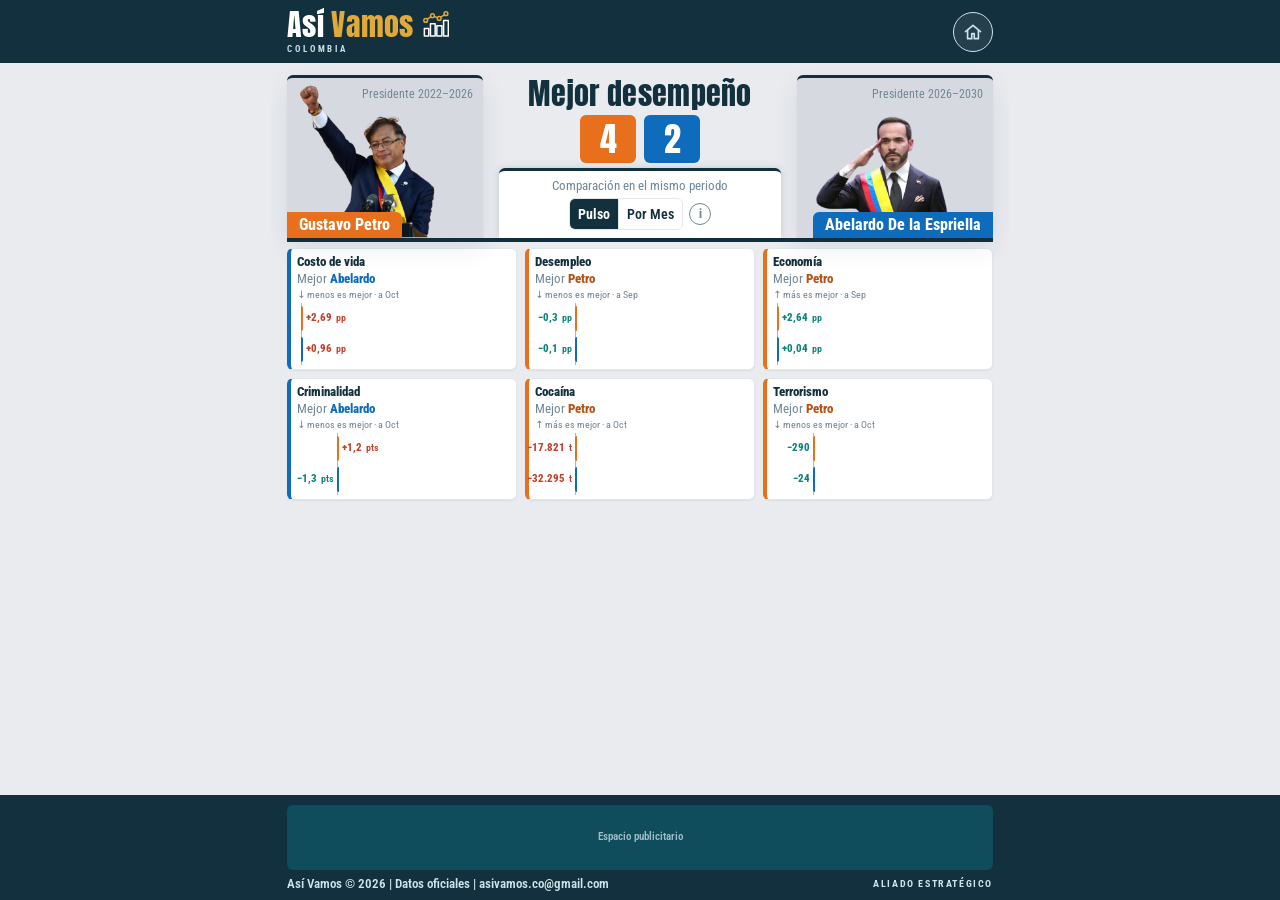
==== pulso/index.html @ 336f6e35 "ajustes varios 4" ====
<!DOCTYPE html>
<html lang="es">
<head>
<meta charset="utf-8">
<meta name="viewport" content="width=device-width, initial-scale=1, viewport-fit=cover">
<title>Mejor desempeño | Así Vamos</title>
<link rel="icon" href="../assets/img/asi-vamos-icono.svg" type="image/svg+xml">
<link rel="preconnect" href="https://fonts.googleapis.com">
<link rel="preconnect" href="https://fonts.gstatic.com" crossorigin>
<link href="https://fonts.googleapis.com/css2?family=Anton&family=Montserrat:wght@700;800&family=Roboto+Condensed:wght@400;500;700;800&display=swap" rel="stylesheet">
<link rel="stylesheet" href="../assets/css/shell.css?v=1">
<style>
:root{--bg:#e9ebef;--card:#fff;--ink:#12303d;--mute:#6f8695;--line:#e1e7ea;--acc:#0f6b7a;
  --ok-t:#0b8577;--mal-t:#c4412b;--cA:#0F6CBD;--cP:#E86F1C;--cPt:#B85214;--tA:#E2F0F7;--tP:#FBECE3;
  --r:6px;--sh:0 1px 2px rgba(18,48,61,.06),0 10px 26px rgba(18,48,61,.09);
  box-sizing:border-box;padding-top:env(safe-area-inset-top,0px);padding-bottom:env(safe-area-inset-bottom,0px);background:#12303d}
*{box-sizing:border-box}
html,body{margin:0;height:100%}
body{background:var(--bg);color:var(--ink);font:400 15px/1.35 "Roboto Condensed",system-ui,sans-serif;display:flex;flex-direction:column}
button{font:inherit;color:inherit}
:focus-visible{outline:2px solid var(--acc);outline-offset:2px}


main{flex:1 1 auto;min-height:0;overflow:auto;width:100%;max-width:calc(var(--col) + 32px);margin:0 auto;padding:12px 16px;
  display:grid;grid-template-columns:minmax(140px,196px) minmax(0,1fr) minmax(140px,196px);grid-template-rows:auto 1fr;grid-template-areas:"a t p" "c c c";gap:12px 16px;align-items:stretch}
.card{background:var(--card);border-radius:var(--r);box-shadow:var(--sh);border-top:3px solid #12303d}

.pers.p{grid-area:a}.pers.a{grid-area:p}.tcol{grid-area:t;align-self:center;display:flex;flex-direction:column;gap:8px;min-width:0}
.ptl{display:flex;flex-direction:column;align-items:center;justify-content:center;gap:3px;text-align:center}
.ptl h1{margin:0;font:400 26px/1 Anton,Impact,sans-serif;letter-spacing:.01em}
.ptl span{font-size:14px;color:var(--mute)}.mid{grid-area:c}
.vs{display:none}
.sc{font-weight:inherit;margin-left:10px}
.vs .sc{display:block;margin:6px 0 0;text-align:center}
.ptl .sc{display:flex;align-items:center;justify-content:center;gap:6px;margin:3px 0 0}
.ptl .sc .d{display:none}
.ptl .sc .n{display:grid;place-items:center;min-width:46px;height:38px;padding:0 10px;border-radius:var(--r);color:#fff;font:400 26px/1 Anton,Impact,sans-serif}
.ptl .sc .n.p{background:var(--cP)}.ptl .sc .n.a{background:var(--cA)}
.tgt{display:block;grid-column:1/-1;font-weight:800;font-size:14px;line-height:1.1;padding:0 2px 1px}
.tg.tp .tgt{color:var(--cPt)}.tg.ta .tgt{color:var(--cA);text-align:right}
.pers{display:flex;flex-direction:column;align-items:center;text-align:center;align-self:center;min-width:0;border-radius:var(--r);box-shadow:var(--sh);border-top:3px solid #12303d;overflow:hidden;overflow:clip;padding-bottom:0}
.pers.a{--tint:#d6dae0}.pers.p{--tint:#d6dae0}.pers{background:var(--tint)}
.foto{width:100%;aspect-ratio:600/490;position:relative;background:transparent}
.foto img{position:absolute;top:0;right:0;bottom:0;left:0;width:100%;height:100%;object-fit:contain;object-position:center bottom}
.pid{position:absolute;top:10px;right:10px;z-index:2;max-width:48%;text-align:right}
.pid.nw{max-width:none;white-space:nowrap}
.pnom{font-size:17px;font-weight:800;line-height:1.05}
.pper{font-size:12px;color:var(--mute);margin-top:4px;line-height:1.15}

.mid{display:flex;flex-direction:column;padding:12px 14px;gap:10px}
.tabs{display:grid;grid-template-columns:1fr auto 1fr;grid-auto-flow:row dense;align-items:start;gap:6px;align-self:center;min-height:0}
.tg{display:contents}
.tabs button[data-v=p]{grid-column:1}.tabs button[data-v=e]{grid-column:2}.tabs button[data-v=a]{grid-column:3}
.tabs button{display:flex;align-items:center;justify-content:center;gap:5px;border:1px solid var(--line);background:#fff;border-radius:var(--r);padding:7px 6px;cursor:pointer;font-weight:500;font-size:14px;white-space:nowrap}
.tabs button[aria-selected=true]{font-weight:700;background:#eef2f4;color:var(--ink);border-color:#a9bac4}
.tabs button{border-left-width:5px}.tabs button[data-v=e]{border-left-color:#a9bac4}
.tabs button[data-v=a]{background:#fff;border-color:var(--cA)}.tabs button[data-v=p]{background:#fff;border-color:var(--cP)}
.tabs button[data-v=a]{border-left-width:1px;border-right-width:5px}
.tabs button[data-v=a][aria-selected=true]{background:var(--tA);color:var(--ink);border-color:var(--cA)}.tabs button[data-v=p][aria-selected=true]{background:var(--tP);color:var(--ink);border-color:var(--cP)}
.head{display:flex;align-items:center;justify-content:space-between;gap:6px 12px}
.head h3{margin:0;font-size:22px;font-weight:800;line-height:1.1}
.head .src{font-size:13px;color:var(--mute)}
.hr{display:flex;align-items:center;gap:8px}
.win{display:inline-flex;flex-direction:column;border-radius:var(--r);padding:5px 12px;font-weight:800;font-size:17px;line-height:1.1;color:#fff}
.win small{font-weight:500;font-size:11px;opacity:.9}
.win.a{background:var(--cA)}.win.p{background:var(--cP)}.win.e{background:#6f8695}
.info{width:26px;height:26px;flex:none;border-radius:50%;border:1.5px solid var(--mute);background:#fff;color:var(--mute);font-weight:800;cursor:pointer}
#chart{flex:1 1 0;min-height:130px;position:relative}
#chart svg{position:absolute;top:0;right:0;bottom:0;left:0;width:100%;height:100%;display:block}
.tmenu{display:none;position:relative}
.tbtn{display:inline-flex;align-items:center;gap:5px;height:26px;padding:0 9px;border:1.5px solid var(--mute);border-radius:var(--r);background:#fff;color:var(--ink);font-weight:700;font-size:13px;cursor:pointer;white-space:nowrap}
.tbtn svg{width:10px;height:10px;transition:transform .15s}
.tbtn[aria-expanded=true]{background:#12303d;border-color:#12303d;color:#fff}.tbtn[aria-expanded=true] svg{transform:rotate(180deg)}
.tlist{position:absolute;right:0;top:calc(100% + 4px);z-index:20;min-width:130px;display:none;flex-direction:column;background:#fff;border:1px solid var(--line);border-radius:var(--r);box-shadow:var(--sh);overflow:hidden}
.tlist.open{display:flex}
.tlist button{border:0;background:#fff;padding:9px 12px;text-align:left;font-weight:500;font-size:14px;cursor:pointer;white-space:nowrap}
.tlist button+button{border-top:1px solid var(--line)}
.tlist button[aria-pressed=true]{background:#12303d;color:#fff;font-weight:700}
.foot{display:flex;flex-wrap:wrap;align-items:center;justify-content:space-between;gap:6px 12px}
.seg{display:inline-flex;border:1px solid var(--line);border-radius:var(--r);overflow:hidden}
.seg button{border:0;background:#fff;padding:6px 11px;cursor:pointer;font-weight:500;white-space:nowrap}
.seg button[aria-pressed=true]{background:#12303d;color:#fff}
.stats{display:flex;flex-wrap:wrap;gap:4px 14px;font-size:14px}
.stats b{font-weight:800}
.dot{display:inline-block;width:10px;height:10px;border-radius:3px;margin-right:5px;vertical-align:-1px}
.ok{color:var(--ok-t)}.mal{color:var(--mal-t)}.neu{color:var(--mute)}
#tabla{flex:1 0 auto;display:none;flex-direction:column;justify-content:center;gap:10px}
.vt #tabla{display:flex}
.vt #chart,.vt .foot,.vt .win,.vt .tmenu,.vt .bk{display:none}
.bk{display:inline-flex;align-items:center;height:26px;padding:0 9px;border:1.5px solid var(--mute);border-radius:var(--r);background:#fff;color:var(--ink);font-weight:700;font-size:13px;cursor:pointer;white-space:nowrap}
.tb{display:flex;flex-direction:column;gap:2px}
.r{display:grid;grid-template-columns:minmax(0,1.7fr) repeat(3,minmax(0,1fr));gap:6px 8px;align-items:center;padding:0 6px;border-radius:2px}
.r.z{background:#eceff1}
.tb .th{font-size:13px;font-weight:700;color:var(--mute);text-align:center}
.tb .ln{height:1px;background:var(--line)}
.tt{display:flex;align-items:center;justify-content:space-between;gap:6px;min-height:38px;padding:6px 10px;border:1px solid var(--line);border-left:5px solid #12303d;border-radius:var(--r);background:#fff;font-weight:700;font-size:15px;text-align:left;cursor:pointer}
.tt:hover{background:#eef2f4}.tt i{font-style:normal;color:var(--mute)}
.sq{justify-self:center;width:min(100%,38px);aspect-ratio:1;border-radius:6px;display:grid;place-items:center;color:#fff;font:800 17px/1 Montserrat,sans-serif}
.sq.p{background:var(--cP)}.sq.a{background:var(--cA)}.sq.e{background:#a9bac4}
.mk{text-align:center;font:400 24px/1 Anton,Impact,sans-serif;color:var(--ink)}
.lg{display:flex;flex-wrap:wrap;justify-content:center;gap:4px 14px;font-size:13px;color:var(--mute)}
.lg b{display:inline-grid;place-items:center;width:16px;height:16px;border-radius:4px;margin-right:5px;color:#fff;font:800 10px/1 Montserrat,sans-serif;vertical-align:-3px}
dialog{max-width:520px;border:0;border-radius:var(--r);box-shadow:var(--sh);padding:16px 18px;color:#3f5563}
dialog::backdrop{background:rgba(18,48,61,.45)}
dialog h4{margin:0 0 8px;font-size:18px;color:var(--ink)}
dialog ul{margin:0 0 12px;padding-left:18px;display:grid;gap:5px;font-size:14px}
dialog strong{color:var(--ink)}
dialog button{border:0;background:#12303d;color:#fff;border-radius:var(--r);padding:7px 14px;cursor:pointer}

@media(min-width:761px){.foto{aspect-ratio:600/553}.foto img{object-fit:contain;object-position:center bottom}}
@media(max-width:760px){
  .ttl h1{font-size:22px}.ttl span{display:none}
  main{grid-template-columns:1fr 1fr;grid-template-rows:auto auto 1fr;grid-template-areas:"a p" "t t" "c c";padding:8px 10px;gap:8px}
  .mid{padding:8px 10px}
  .pers{align-self:stretch}
  .pid{top:6px;right:6px;max-width:50%}.pid.nw{max-width:none}
  .pnom{font-size:12.5px}.pper{font-size:10px;margin-top:3px}
    .head h3{font-size:18px}.head .src{display:none}
  .win{font-size:14px;padding:4px 9px}
  .tabs button{padding:7px 4px;font-size:13px}
  #chart{min-height:130px}
}
@media(orientation:landscape){
  .tabs{display:flex;align-self:stretch;width:100%;justify-content:space-between;align-items:flex-start;gap:10px}
  .tg{display:grid;grid-template-columns:repeat(2,minmax(0,1fr));gap:6px;align-content:start;flex:0 1 calc(50% - 5px)}
  .tg:empty{display:none}
  .tg.ta{margin-left:auto}
  .tcol{align-self:start}
  .tg.te{display:flex;flex-direction:column;flex:none}
  .tabs button{grid-column:auto!important;padding:7px 4px;font-size:13px}
}
@media(orientation:portrait){
  .foto{aspect-ratio:600/490}.foto img{object-fit:contain;object-position:center bottom}
  .pw{display:none}
  .tmenu{display:block}.seg{display:none}
  .tabs{display:flex;flex-wrap:wrap;justify-content:space-between;align-items:flex-start;align-self:stretch;width:100%;gap:6px;container-type:inline-size}
  .tg{display:grid;grid-template-columns:30cqw;gap:6px;align-content:start}
  .tg.c2{grid-template-columns:repeat(2,30cqw)}
  .tg:empty{grid-template-columns:none}
  .tg.tp{order:1}.tg.ta{order:2}
  .tgt{font-size:13px;white-space:nowrap}
  .tg.te{order:3;flex:1 0 100%;display:flex;flex-wrap:wrap;justify-content:center;gap:6px}.tg.te:empty{display:none}
  .tg button{grid-column:auto!important;font-size:13px;padding:7px 4px}
  .tg.te button{flex:0 0 30cqw}
  .head{flex-wrap:wrap}.head>div:first-child{min-width:0}
  main{grid-template-rows:none;align-content:start}
  #chart{flex:none;height:min(40vh,85vw);height:min(40dvh,85vw);min-height:150px}
}
@media(orientation:portrait) and (max-width:760px){
  main{column-gap:32px}
  .ptl{display:none}
  .vs{display:block;grid-column:1/-1;grid-row:1;place-self:center;z-index:3;pointer-events:none;
    background:#12303d;color:#fff;
    font:400 17px/1 Anton,Impact,sans-serif;letter-spacing:.04em;
    padding:6px 10px;border-radius:var(--r);border:2px solid var(--bg);box-shadow:var(--sh)}
  #chart{height:min(22vh,50vw);height:min(22dvh,50vw);min-height:115px}
}

/* ===== Mejor desempeño: lista por presidente, junto a su card ===== */
.mdt{margin:0;text-align:center;font:800 16px/1.1 "Roboto Condensed",system-ui,sans-serif;color:var(--ink);letter-spacing:.02em}
.mdt::after{content:"";display:block;width:34px;height:3px;margin:5px auto 0;border-radius:2px;background:#12303d}
.tcol .tabs{display:grid;grid-template-columns:minmax(0,1fr) minmax(0,1fr);grid-auto-flow:row;gap:6px 8px;align-items:start;align-self:stretch;width:100%;container-type:normal}
.tcol .tg{display:flex;flex-direction:column;gap:6px;min-width:0;flex:none;margin:0;grid-template-columns:none}
.tcol .tg.tp{grid-column:1;grid-row:1;order:1}
.tcol .tg.ta{grid-column:2;grid-row:1;order:2}
.tcol .tg.c2{display:grid;grid-template-columns:repeat(2,minmax(0,1fr))}
.tcol .tg.te{grid-column:1/-1;grid-row:2;order:3;flex-direction:row;flex-wrap:wrap;justify-content:center;align-items:center}
.tcol .tg.te:empty{display:none}
.tcol .tg.te .tgt{flex:0 0 100%;text-align:center;font-size:12px;color:var(--mute)}
.tcol .tg button{grid-column:auto!important;width:100%;min-width:0;padding:7px 6px;font-size:13px;line-height:1.1;white-space:normal;text-align:center}
.tcol .tg.te button{width:auto;flex:0 0 calc(50% - 4px)}
@media(max-width:760px){
  .tcol .tg.c2{display:flex}
  .tcol .tabs{column-gap:8px}
}
@media(orientation:portrait) and (max-width:760px){
  /* mismas columnas y separación que las cards de arriba: cada lista queda justo debajo de su presidente */
  .tcol .tabs{column-gap:32px}
  .tcol{gap:10px}
  .tcol .tg button{min-height:34px}
}
/* ===== Tabla: que se pinte bien en vertical ===== */
@media(max-width:480px){
  .mid{padding:10px 8px}
  .r{grid-template-columns:minmax(0,1.45fr) repeat(3,minmax(0,1fr));gap:6px}
  .tt{min-height:36px;padding:5px 6px 5px 8px;font-size:13.5px;line-height:1.1;border-left-width:4px;gap:2px}
  .tb .th{font-size:12px}
  .sq{width:min(100%,34px);font-size:15px}
  .mk{font-size:21px}
  .lg{font-size:12px;gap:4px 10px}
  .head h3{font-size:17px}
}

/* ===== Lista simple (sin cards), una sola columna por presidente ===== */
.tcol .tabs .tg.c2{display:flex;flex-direction:column}
.tcol .tabs .tg{gap:2px}
.tcol .tabs .tg button[data-v]{width:100%;min-height:0;padding:4px 2px;border:0;border-radius:0;background:transparent;box-shadow:none;
  justify-content:flex-start;text-align:left;gap:7px;font-size:14px;font-weight:500;line-height:1.15;white-space:normal;color:var(--ink)}
.tcol .tabs .tg button[data-v]::before{content:"";flex:none;width:8px;height:8px;border-radius:2px;background:var(--cP)}
.tcol .tabs .tg.ta button[data-v]::before{background:var(--cA)}
.tcol .tabs .tg.te button[data-v]::before{background:#a9bac4}
.tcol .tabs .tg button[data-v]:hover{text-decoration:underline}
.tcol .tabs .tg button[data-v][aria-selected=true]{background:transparent;border:0;font-weight:800;text-decoration:underline}
.tcol .tabs .tg.te button[data-v]{width:auto;flex:0 0 auto}
@media(orientation:portrait) and (max-width:760px){.tcol .tg button{min-height:0}}

/* ===== Tabla: temas sin card, cuadros claros con letra oscura, marcador bajo cada mes ===== */
.tt{border:0;border-radius:0;background:transparent;box-shadow:none;padding:6px 2px;min-height:34px;font-weight:600}
.tt:hover{background:transparent;text-decoration:underline}
.sq.p{background:transparent;color:#B85214}
.sq.a{background:transparent;color:#145071}
.sq.e{background:transparent;color:#5b7381}
.lg b.p{background:transparent;color:#B85214}.lg b.a{background:transparent;color:#145071}.lg b.e{background:transparent;color:#5b7381}
.tb .th{align-self:end}
@media(max-width:480px){.tt{padding:5px 2px;border-left-width:0}}

/* Vista tabla: sin título ni fuente, solo el botón de info */
.vt .head>div:first-child{display:none}
.vt .head{justify-content:flex-end;margin-bottom:-6px}

/* Lista de Abelardo pegada al borde derecho, contra su card */
.tcol .tabs .tg.ta button[data-v]{flex-direction:row-reverse;justify-content:flex-start;text-align:right}

/* ===== Filas con gris intercalado ===== */
@media(max-width:480px){.r{grid-template-columns:minmax(0,1.45fr) repeat(3,minmax(0,1fr));gap:6px 5px}.mk{font-size:19px}.tt{font-size:13px}}

/* Botón i junto al título "Marcador" (a su izquierda) */
.vt .head{display:none}
.mkl{display:flex;align-items:center;justify-content:flex-start;gap:6px;text-align:left}
.info-t{width:22px;height:22px;font-size:12px;line-height:1;padding:0;display:grid;place-items:center}
@media(max-width:480px){.mkl{gap:4px;font-size:12px}.info-t{width:20px;height:20px;font-size:11px}}

/* ===== Tabla compacta (evitar scroll) ===== */
.mid{padding:8px 10px;gap:6px}
#tabla{gap:6px}
.r{gap:3px 5px}
.tt{min-height:28px;padding:2px 2px;font-size:14px}
.sq{width:min(100%,29px);font-size:14px;border-radius:5px}
.tb .th{font-size:12px}
.mk{font-size:20px}
.tb .ln{margin:1px 0}
.lg{font-size:11.5px;gap:2px 10px}.lg b{width:14px;height:14px;font-size:9px}
@media(max-width:480px){.mid{padding:6px 8px}.tt{font-size:13px;min-height:28px}.sq{width:min(100%,28px)}.mk{font-size:18px}}

@media(max-height:780px){
  main{padding-top:8px;padding-bottom:8px;row-gap:8px}
  .mid{padding:6px 10px;gap:4px}#tabla{gap:4px}
  .r{gap:2px 5px}
  .tt{min-height:24px;padding:1px 2px}
  .sq{width:min(100%,25px);font-size:13px}
  .tb .th{font-size:11px}.mk{font-size:17px;line-height:1.05}
  .lg{font-size:11px}
}

/* Tabla pegada arriba: sin espacio sobrante entre el borde de la card y los encabezados */
.vt #tabla{justify-content:flex-start}
main.vt .mid{align-self:start;padding-top:4px}
@media(min-width:761px){.pid.nw .pnom{font-size:15.5px}}

/* Listas de mejor desempeño compactas */
.mdt{font-size:15px}.mdt::after{margin-top:4px}
.tcol .tabs .tg{gap:0}
.tcol .tabs .tg button[data-v]{padding:2px 2px;font-size:13.5px;line-height:1.15}
@media(orientation:portrait) and (max-width:760px){.tcol{gap:6px}.tcol .tabs{margin-bottom:0}}

/* ===== Tabla 3 x 2 (todos los modos): botón gris claro con franja inferior del color del ganador ===== */
.tcol .tabs{display:grid;grid-template-columns:repeat(3,minmax(0,1fr));grid-auto-flow:row;gap:8px;column-gap:8px;align-items:stretch}
.tcol .tabs .tg,.tcol .tabs .tg.c2,.tcol .tabs .tg.c3,.tcol .tabs .tg.te{display:contents}
.tcol .tabs .tg .tgt{display:none}
.tcol .tabs .tg button[data-v],.tcol .tabs .tg.ta button[data-v],.tcol .tabs .tg.te button[data-v],.tcol .tabs .tg.c3 button[data-v]{
  --k:#6f8695;
  position:relative;overflow:hidden;width:100%;min-height:56px;padding:10px 6px 0;border:1px solid #c3cad0;border-radius:2px;
  background:linear-gradient(180deg,#f7f8f9 0%,#e3e6e9 100%);
  flex-direction:column;justify-content:space-between;align-items:center;gap:0;text-align:center;
  font:800 11px/1.15 "Roboto Condensed",system-ui,sans-serif;letter-spacing:.05em;text-transform:uppercase;color:#3b4852;text-shadow:0 1px 0 #fff;text-decoration:none;cursor:pointer;
  box-shadow:inset 0 1px 0 #fff,0 1px 2px rgba(18,48,61,.18),0 4px 10px rgba(18,48,61,.08);
  transition:filter .12s,transform .12s}
.tcol .tabs .tg button[role=tab][data-v=p]{--k:var(--cP)}
.tcol .tabs .tg button[role=tab][data-v=a]{--k:var(--cA)}
.tcol .tabs .tg button[role=tab][data-v=e]{--k:#6f8695}
.tcol .tabs .tg button[data-v]::before{display:none}
.tcol .tabs .tg button[data-v]::after{content:"Empate";display:block;align-self:stretch;margin:9px -6px 0;padding:5px 4px 4px;background:var(--k);
  box-shadow:inset 0 1px 0 rgba(0,0,0,.18);color:#fff;text-shadow:0 1px 0 rgba(0,0,0,.28);font:700 9px/1 "Roboto Condensed",system-ui,sans-serif;letter-spacing:.07em;text-transform:uppercase}
.tcol .tabs .tg button[data-v=p]::after{content:"Petro"}
.tcol .tabs .tg button[data-v=a]::after{content:"Abelardo"}
.tcol .tabs .tg button[data-v]:hover{filter:brightness(1.03);transform:translateY(-1px);text-decoration:none}
.tcol .tabs .tg button[data-v][aria-selected=true]{border-color:var(--ink);background:linear-gradient(180deg,#e3e6e9 0%,#f1f3f4 100%);box-shadow:inset 0 2px 3px rgba(18,48,61,.18);text-decoration:none;font-weight:800}
@media(max-width:480px){.tcol .tabs{gap:6px}.tcol .tabs .tg button[data-v],.tcol .tabs .tg.ta button[data-v],.tcol .tabs .tg.te button[data-v],.tcol .tabs .tg.c3 button[data-v]{font-size:10px;letter-spacing:.02em;padding:8px 3px 0;min-height:48px}.tcol .tabs .tg button[data-v]::after{margin:7px -3px 0;font-size:8.5px}}
@media(orientation:landscape){.tcol .tabs{grid-template-columns:repeat(2,minmax(0,1fr));gap:6px 8px}
.tcol .tabs .tg button[data-v],.tcol .tabs .tg.ta button[data-v],.tcol .tabs .tg.te button[data-v],.tcol .tabs .tg.c3 button[data-v]{min-height:42px;padding:7px 6px 0}
.tcol .tabs .tg button[data-v]::after{margin-top:6px;padding:4px 4px 3px}}
/* Tabla de meses: nombre completo en lugar de P / A */
.sq{width:100%;aspect-ratio:auto;border-radius:0;font:800 13px/1.1 "Roboto Condensed",system-ui,sans-serif;letter-spacing:.01em;text-align:center}
@media(max-width:480px){.sq{font-size:11.5px}}
@media(max-width:360px){.sq{font-size:10.5px}}

/* ===== Pestañas de vista (Barras / Tabla / Serie) y gráficas de barras por tema ===== */
.vtabs{display:flex;align-items:center;gap:8px}
.vtabs .sg{display:flex;flex:none;margin-left:auto;border:1px solid var(--line);border-radius:var(--r);overflow:hidden}
.vtabs .sg button{flex:none;border:0;background:#fff;padding:7px 10px;cursor:pointer;font-weight:600;font-size:14px;white-space:nowrap}
.vtabs .sg button+button{border-left:1px solid var(--line)}
.vtabs .sg button[aria-selected=true]{background:#12303d;color:#fff;font-weight:700}
.vtabs .info{display:none}.vb .vtabs .info,.vt .vtabs .info{display:grid}
main.vb .mid{align-self:start}
#barras{display:none}
.vb #barras{display:flex;flex-direction:column;gap:8px}
.vb .head,.vb #tabla,.vb #chart,.vb .foot{display:none}
.bcap{display:none;flex:1;min-width:0;margin:0;text-align:left;font-size:12.5px;line-height:1.2;color:var(--mute)}
.vb .vtabs .bcap,.vt .vtabs .bcap{display:block}
.bgrid{display:grid;grid-template-columns:repeat(3,minmax(0,1fr));gap:8px}
.bc{display:flex;flex-direction:column;gap:2px;min-width:0;padding:6px 6px 7px;border:1px solid var(--line);border-left:4px solid var(--w,#a9bac4);border-radius:var(--r);background:#fff;cursor:pointer;text-align:center;box-shadow:0 1px 2px rgba(18,48,61,.06)}
.bc:hover{box-shadow:var(--sh)}
.bt{font-weight:800;font-size:13px;line-height:1.15;white-space:nowrap;overflow:hidden;text-overflow:ellipsis}
.bh{font-size:10px;line-height:1.1;color:var(--mute);white-space:nowrap}
.bp{position:relative;height:104px;margin-top:2px}
.bi{position:absolute;top:16px;bottom:16px;left:0;right:0}
.bz{position:absolute;left:0;right:0;height:1px;background:#a9bac4}
.bb{position:absolute;width:34%;min-height:2px;border-radius:2px 2px 0 0}
.bb.neg{border-radius:0 0 2px 2px}
.bb.p{left:11%;background:var(--cP)}.bb.a{left:55%;background:var(--cA)}
.bv{position:absolute;left:50%;transform:translateX(-50%);white-space:nowrap;font-weight:800;font-size:11px;line-height:1.1}
.bb:not(.neg) .bv{bottom:100%;margin-bottom:2px}
.bb.neg .bv{top:100%;margin-top:2px}
.bv .u{font-weight:600;font-size:9.5px;margin-left:2px}
.bn{display:grid;grid-template-columns:1fr 1fr;font-size:11px;font-weight:800;line-height:1.1}
.bn .p{color:var(--cPt)}.bn .a{color:var(--cA)}
.bc .bw{display:none}
.bc .bm{display:none}
@media(max-width:480px){.bgrid{gap:6px}.bc{padding:5px 4px 6px}.bt{font-size:12px}.bv{font-size:10px}.bv .u{font-size:8.5px;margin-left:1px}.bn{font-size:10px}.bcap{font-size:11.5px}.vtabs .sg button{padding:7px 8px;font-size:13px}}
@media(orientation:portrait) and (max-width:760px){.tcol{display:none}main{grid-template-areas:"a p" "c c"}}

/* ===== Escritorio: pestaña que sube desde la card inferior y queda entre las cards de los presidentes ===== */
@media(min-width:761px){
  .tcol{align-self:stretch;gap:0}
  .tcol .ptl{flex:1}
  .tcol .vtabs{flex:none;position:relative;z-index:2;flex-wrap:wrap;justify-content:center;gap:5px 6px;
    background:#fff;border-top:3px solid #12303d;border-radius:var(--r) var(--r) 0 0;
    padding:7px 8px 8px;margin-bottom:0;box-shadow:0 -2px 8px rgba(18,48,61,.07),-3px 0 6px -2px rgba(18,48,61,.08),3px 0 6px -2px rgba(18,48,61,.08)}
  .tcol .vtabs .bcap{flex:0 0 100%;text-align:center}
  .tcol .vtabs .sg{margin-left:0}
  .tcol .vtabs .sg button{padding:6px 8px;font-size:13.5px}
  main.vb .mid{padding-top:6px}
}
@media(min-width:761px) and (max-height:780px){.bp{height:84px}.bgrid{gap:6px}}

/* Vertical (celular): el alto de las gráficas se adapta a la pantalla para evitar el scroll */
@media(orientation:portrait) and (max-width:760px){
  .bi{top:13px;bottom:13px}
  .bp{height:clamp(56px,calc(50vh - 278px),104px);height:clamp(56px,calc(50dvh - 278px),104px)}
}
@media(orientation:portrait) and (max-width:760px) and (max-height:700px){
  .bh{display:none}
  .bp{height:clamp(56px,calc(50vh - 266px),104px);height:clamp(56px,calc(50dvh - 266px),104px)}
}

/* Sin espacio entre las cards de los presidentes y la card inferior */
main{row-gap:0}
@media(max-width:760px) and (orientation:landscape){.tcol{padding:8px 0}}

/* Cards de los presidentes: esquinas inferiores rectas */
.pers{border-radius:var(--r) var(--r) 0 0}

/* Vertical (celular): el cuadro Mejor desempeño queda centrado sobre las dos cards */
@media(orientation:portrait) and (max-width:760px){
  .vs{width:auto;white-space:nowrap;padding:0;background:none;border:0;box-shadow:none;display:flex;flex-direction:column;align-items:center;gap:4px;text-align:center;font-size:13px;line-height:1.05;letter-spacing:.03em}
  .vs>span{display:block;white-space:normal;width:96px;padding:6px 8px;background:#12303d;color:#fff;border:2px solid var(--bg);border-radius:var(--r);box-shadow:var(--sh)}
  .vs .sc{display:flex;align-items:center;justify-content:center;gap:4px;margin:0}
  .vs .sc .d{display:none}
  .vs .sc .n{display:grid;place-items:center;min-width:32px;height:28px;padding:0 6px;border:2px solid var(--bg);border-radius:var(--r);box-shadow:var(--sh);color:#fff;font:400 19px/1 Anton,Impact,sans-serif}
  .vs .sc .n.p{background:var(--cP)}.vs .sc .n.a{background:var(--cA)}
  main{column-gap:32px}
  .pid.nw{max-width:calc(100% - 12px);white-space:normal}
  .pper{white-space:nowrap}
}

/* Aprovechar el espacio inferior: escritorio, gráficas más altas; vertical, cards de presidentes más altas */
@media(min-width:761px){
  .bp{height:clamp(96px,calc(50vh - 285px),160px);height:clamp(96px,calc(50dvh - 285px),160px)}
}
/* ===== Celular vertical: foto con su proporción real (600:490), sin recortes ni zoom =====
   El nombre va arriba, en el flujo normal, para que nunca tape la cara; la foto queda abajo, completa. */
@media(orientation:portrait) and (max-width:760px){
  .pers{align-self:stretch}
  .foto{aspect-ratio:auto;height:auto;flex:1 1 auto;display:flex;flex-direction:column;justify-content:space-between}
  .pid,.pid.nw{position:static;max-width:none;white-space:normal;text-align:center;padding:8px 6px 0}
  .pnom{font-size:clamp(13px,4vw,17px)}
  .pper{margin-top:3px}
  .foto img{position:static;display:block;width:100%;height:auto;max-width:100%;aspect-ratio:600/490;object-fit:contain;object-position:center bottom;order:2;margin-top:-16px;position:relative;z-index:0}
  .pid,.pid.nw{position:relative;z-index:1}
}
@media(orientation:portrait) and (min-width:761px){
  main{max-width:calc(var(--col) + 32px);grid-template-columns:minmax(140px,228px) minmax(0,1fr) minmax(140px,228px)}
}

/* ===== Respaldo para navegadores sin aspect-ratio (tablets antiguas) ===== */
@supports not (aspect-ratio:1/1){
  .foto{height:0;padding-bottom:81.7%}
  @media(min-width:761px){.foto{padding-bottom:94.3%}}
  @media(orientation:portrait){.foto{padding-bottom:81.7%}}
  .sp{height:0;padding-bottom:9.28%}
  @media (max-width:767px), (max-width:850px) and (orientation:portrait){.sp{padding-bottom:31.25%}}
}
.sq.n{background:transparent;color:#a9bac4;font-weight:600}

/* Barras: color plano */
.bb{box-shadow:none}

/* Fondo de cada gráfica: tono del ganador, muy claro */
.bc{background:#fff}
/* ===== Vista Pulso %: reparto porcentual de rendimiento por tema ===== */
#pulso-pct{display:none}
.vp #pulso-pct{display:grid;grid-template-columns:repeat(3,minmax(0,1fr));gap:8px;align-content:start;flex:1 0 auto}
.vp .head,.vp #tabla,.vp #chart,.vp .foot,.vp #barras{display:none}
.vp .vtabs .bcap{display:block}
.vp .vtabs .info{display:grid}
main.vp .mid{align-self:start}
.psub{font-size:11px;line-height:1.1;color:var(--mute);white-space:nowrap}
.ptick{position:absolute;left:50%;top:0;bottom:0;width:2px;margin-left:-1px;background:rgba(255,255,255,.9)}
/* Panel por tema: título, ganador, % de cada uno, barra y cambios */
.pitem{display:flex;flex-direction:column;gap:7px;width:100%;min-width:0;padding:7px 11px 8px;border:1px solid var(--line);border-radius:var(--r);background:#fff;cursor:pointer;text-align:left;box-shadow:0 1px 2px rgba(18,48,61,.06)}
.pitem{border-left:4px solid var(--w,#a9bac4)}
.pitem:hover{box-shadow:var(--sh)}
.phead{display:flex;flex-direction:column;align-items:center;gap:2px;text-align:center}
.ptit{font-weight:800;font-size:14px;line-height:1.15}
.pwin{font-size:13px;font-weight:400;line-height:1.15;color:var(--mute);white-space:nowrap}
.pwin b{font-weight:800}.pwin .wp{color:var(--cPt)}.pwin .wa{color:var(--cA)}
.pgrid{display:grid;grid-template-columns:1fr 1fr;column-gap:8px;row-gap:6px;align-items:center}
.ppct{font:400 24px/1 Anton,Impact,sans-serif}
.ppct.p{color:var(--cPt)}.ppct.a{color:var(--cA);text-align:right}
.pbar{grid-column:1/-1;position:relative;display:flex;height:14px;border-radius:3px;overflow:hidden;background:#e1e7ea}
.pfp,.pfa{height:100%;transition:width .35s ease}
.pfp{background:var(--cP)}.pfa{background:var(--cA)}
.pdl{grid-column:1/-1;display:grid;grid-template-columns:1fr 1fr;gap:6px;font-weight:800;font-size:11.5px;line-height:1.15}
.pdl>:last-child{justify-self:end;text-align:right}
.pdl .ok,.pdl .mal,.pdl .neu{color:#3f5764}
.pmes{grid-column:1/-1;text-align:center;font-weight:400;font-size:11px;color:var(--mute);white-space:nowrap}
@media(min-width:761px){.da{display:none}}
@media(max-width:760px){
  .vp #pulso-pct{grid-template-columns:repeat(2,minmax(0,1fr));gap:6px}
  .dw{display:none}
  .pitem{padding:5px 8px 6px;gap:5px}
  .ptit{font-size:12.5px}.pwin{font-size:11.5px}
  .ppct{font-size:19px}.pbar{height:12px}
  .pdl{font-size:10.5px}.pmes{font-size:10px}
}



/* ===== Cards de presidentes: nombre en una barra inferior (color del header) =====
   Petro sale desde la izquierda y Abelardo desde la derecha, hacia el centro.
   Al liberar la parte de arriba, la foto usa su proporción real (600:490) y la card queda más baja. */
.pers .foto{aspect-ratio:600/490;height:auto;flex:none;display:block}
.pers .foto img{position:absolute;top:0;right:0;bottom:0;left:0;width:100%;height:100%;max-width:none;margin:0;order:0;object-fit:contain;object-position:center bottom}
.pers .pid,.pers .pid.nw{position:absolute;top:auto;bottom:0;z-index:2;max-width:100%;box-sizing:border-box;padding:5px 12px;background:#12303d;color:#fff;white-space:nowrap}
.pers.p .pid{background:var(--cP)}.pers.a .pid{background:var(--cA)}
.pers.p .pid{left:0;right:auto;text-align:left;border-radius:0 var(--r) 0 0}
.pers.a .pid{right:0;left:auto;text-align:right;border-radius:var(--r) 0 0 0}
.pers .pyr{position:absolute;top:10px;right:10px;z-index:2;text-align:right;white-space:nowrap;font-size:12px;line-height:1.15;color:var(--mute)}
.pers{container-type:inline-size}
.pers .pnom{font-size:clamp(10px,6.6cqw,15.5px);white-space:nowrap}
@media(max-width:760px){
  .pers .pid,.pers .pid.nw{padding:4px 8px 5px;white-space:nowrap}
  .pers .pyr{top:6px;right:6px;font-size:10px}
}
@supports not (aspect-ratio:1/1){.pers .foto{height:0;padding-bottom:81.7%}}

/* ===== Celular vertical: cards casi del ancho del nombre de Abelardo ===== */
@media(orientation:portrait) and (max-width:760px){
  main{--nf:clamp(11px,3.1vw,14px);grid-template-columns:repeat(2,calc(var(--nf)*10.2 + 26px));justify-content:space-between;column-gap:8px}
  .pers{container-type:normal}
  .pers .pnom{font-size:var(--nf)}
}

/* ===== Sin espacio entre las cards de los presidentes y el panel de abajo ===== */
main{row-gap:0!important}
.mid{margin-top:0}
.pers{margin-bottom:0}
@media(orientation:portrait) and (max-width:760px){
  .pers{align-self:end}
}

/* ===== Celular vertical: el título del header dice Mejor Desempeño y se quita el recuadro entre los presidentes (quedan los marcadores) ===== */
.t-mov{display:none}
@media(orientation:portrait) and (max-width:760px){
  .t-full{display:none}.t-mov{display:inline}
  .vs>span{display:none}
}

/* ===== Celular vertical: las fotos suben y sobresalen de la card (la mano de Petro llega al header) =====
   --sube = cuánto sobresale la foto por encima de la card; esa misma altura se la gana el panel de temas.
   El panel de temas pasa a desplazarse por dentro solo si aun así no cabe; las cards quedan fijas arriba. */
@media(orientation:portrait) and (max-width:760px){
  main{--sube:22px;overflow:visible;grid-template-rows:auto minmax(0,1fr)}
  .pers{overflow:visible;position:relative;z-index:999;pointer-events:none}
  .pers .foto{margin-top:calc(-1 * var(--sube))}
  .pers .pyr{top:calc(6px + var(--sube))}
  .mid{min-height:0;max-height:100%;overflow:auto}
}
/* Celular vertical: el tamaño de los paneles crece con el alto de la pantalla y se ajusta justo al espacio disponible.
   --t = cuánto espacio extra hay sobre el mínimo (667px de alto, iPhone SE): 0px = compacto, 88px = tamaño normal. */
@media(orientation:portrait) and (max-width:760px) and (max-height:760px){
  main{--t:clamp(0px,calc(100vh - 667px),88px)}
  @supports (height:100dvh){main{--t:clamp(0px,calc(100dvh - 667px),88px)}}
  .mid{padding-top:calc(4px + var(--t)*.04);padding-bottom:calc(4px + var(--t)*.04);gap:calc(4px + var(--t)*.02)}
  .vtabs .sg button{padding-top:calc(5px + var(--t)*.02);padding-bottom:calc(5px + var(--t)*.02)}
  .vp #pulso-pct{gap:calc(5px + var(--t)*.01)}
  .pitem{padding:calc(3px + var(--t)*.02) 8px calc(4px + var(--t)*.02);gap:calc(2px + var(--t)*.03)}
  .phead{gap:calc(var(--t)*.02)}
  .ptit{font-size:calc(12px + var(--t)*.005)}.pwin{font-size:calc(11px + var(--t)*.005)}
  .pgrid{row-gap:calc(3px + var(--t)*.03)}
  .ppct{font-size:calc(17px + var(--t)*.02)}.pbar{height:calc(9px + var(--t)*.03)}
  .pdl{font-size:calc(11px + var(--t)*.005);line-height:1.12}
  .pmes{font-size:calc(10px + var(--t)*.01);line-height:calc(10.5px + var(--t)*.0435)}
}

/* ===== Panel solo para los botones: las cards de los temas (Pulso % y Barras) quedan fuera, sobre el fondo =====
   Escritorio: la pestaña de botones queda como estaba y la línea negra bajo las cards de los presidentes se mantiene.
   Celular: el panel blanco es solo la franja de botones (con su línea negra arriba). */
@media(min-width:761px){
  .mid{border-radius:0 0 var(--r) var(--r)}
  main.vp .mid,main.vb .mid{background:transparent;box-shadow:none;padding-left:0;padding-right:0}
}
@media(max-width:760px){
  .mid{border-radius:0 0 var(--r) var(--r)}
  main.vp .mid,main.vb .mid{background:transparent;box-shadow:none;border-top:0;border-radius:0;padding:0 0 2px;gap:calc(3px + var(--t,88px)*.03)}
  main.vp .mid>.vtabs,main.vb .mid>.vtabs{flex:none;background:#fff;border-top:3px solid #12303d;border-radius:0 0 var(--r) var(--r);box-shadow:var(--sh);padding:calc(3px + var(--t,88px)*.03) 10px}
}

/* ===== Barras horizontales (celular y escritorio) y, en celular, cards de los temas en 2 columnas x 3 filas ===== */
.bc .bw{display:block}
.bc .bn{display:none}
.bc .bp{flex:1 1 auto;height:auto;min-height:46px;margin-top:4px;display:flex;align-items:center}
.bc .bi{position:relative;top:auto;bottom:auto;left:auto;right:auto;width:auto;flex:1 1 auto;height:46px;margin:0 4px}
.bc.hn .bi{margin-left:40px}.bc.hp .bi{margin-right:40px}
.bc .bz{top:-3px;bottom:-3px!important;left:var(--zl);right:auto;width:1px;height:auto}
.bc .bb{bottom:auto!important;left:var(--bl)!important;height:calc(50% - 3px)!important;width:var(--bw)!important;min-height:0;min-width:2px;border-radius:0 2px 2px 0}
.bc .bb.neg{border-radius:2px 0 0 2px}
.bc .bb.p{top:0}.bc .bb.a{top:calc(50% + 3px)}
.bc .bv{left:100%;right:auto;top:50%;bottom:auto!important;transform:translateY(-50%);margin:0 0 0 3px!important}
.bc .bb.neg .bv{left:auto;right:100%;top:50%!important;margin:0 3px 0 0!important}
@media(max-width:760px){
  .bc .bm{display:inline}.bc .bm2{display:none}
  .pitem,.bc{order:var(--o,0)}
  .bgrid{grid-template-columns:repeat(2,minmax(0,1fr));gap:6px}
  /* misma altura que las cards de Pulso %: la card se estira y las barras quedan centradas, con su grosor fijo */
  .bc{min-height:calc(97px + var(--t,88px)*.3)}
}
@media(min-width:761px){
  .bc .bi{height:56px}
  .bc .bp{min-height:56px}
}

/* ===== Celular vertical: marcador más grande entre las cards de los presidentes (puede quedar sobre ellas) ===== */
@media(orientation:portrait) and (max-width:760px){
  .vs{z-index:1000}
  .vs .sc{gap:6px}
  .vs .sc .n{min-width:48px;height:46px;padding:0 8px;font-size:32px;border-radius:8px}
}

/* ===== Escritorio: marcador y título un poco más grandes ===== */
@media(min-width:761px){
  .ptl h1{font-size:30px}
  .ptl .sc{gap:8px}
  .ptl .sc .n{min-width:56px;height:48px;padding:0 12px;font-size:34px}
}

/* ===== Celular vertical: cards de los presidentes con un pequeño espacio bajo el header ===== */
@media(orientation:portrait) and (max-width:760px){
  main{padding-top:5px!important;--sube:0px}
  .pers{align-self:start;margin-top:0}
  /* shell.css reserva 35px bajo el header para las tabs .hd-mid; esta página no las usa */
  header.hd{margin-bottom:0!important}
}
</style>
</head>
<body class="app">
<header class="hd">
  <div class="hd-left">
    <h1 class="brand"><a class="home" href="../index.html" aria-label="Así Vamos, volver al inicio"><span class="brand-col"><span class="brand-txt" aria-hidden="true"><span class="b1">Así</span> <span class="b2">Vamos</span><svg class="brand-ico" viewBox="4 7 39.5 38.2" fill="none" stroke="currentColor" stroke-width="2.2" stroke-linecap="round" stroke-linejoin="round" aria-hidden="true" focusable="false"><rect x="6" y="33" width="6.5" height="11"/><rect x="15" y="26" width="7" height="18"/><rect x="24.5" y="29" width="7.5" height="15"/><rect x="34.5" y="21" width="7" height="23"/><polyline points="8,21 18,14 28,18 38,11"/><g fill="#12303d"><circle cx="8" cy="21" r="2.8"/><circle cx="18" cy="14" r="2.8"/><circle cx="28" cy="18" r="2.8"/><circle cx="38" cy="11" r="2.8"/></g></svg></span><span class="brand-sub" aria-hidden="true">COLOMBIA</span></span></a></h1>
  </div>
  <div class="hd-title" id="hdTitle"><span class="t-full">Balance Desempeño</span><span class="t-mov">Mejor Desempeño</span></div>
  <div class="hd-right">
    <div class="btn-group">
      <a class="help-btn" href="../index.html" aria-label="Volver al inicio" title="Inicio"><svg viewBox="0 0 24 24" fill="none" stroke="currentColor" stroke-width="2" stroke-linecap="round" stroke-linejoin="round" aria-hidden="true"><path d="M3 11.5 12 4l9 7.5"/><path d="M5.5 10v10h5v-6h3v6h5V10"/></svg></a>
    </div>
  </div>
</header>

<main aria-live="polite">
  <div class="vs"><span>Mejor desempeño</span><b class="sc"></b></div>
  <article class="pers p">
    <div class="foto"><img src="[data-uri]" alt="Gustavo Petro, presidente 2022-2026">
      <div class="pid nw"><div class="pnom">Gustavo Petro</div></div><div class="pyr"><span class="pw">Presidente </span>2022–2026</div></div>
  </article>

  <div class="tcol">
    <div class="ptl"><h1>Mejor desempeño</h1><b class="sc"></b></div>
  </div>
  <section class="card mid" aria-label="Comparación por indicador">
    <div class="vtabs"><span class="bcap">Comparación en el mismo periodo</span><div class="sg" role="tablist" aria-label="Vista"><button role="tab" data-vista="b">Pulso</button><button role="tab" data-vista="t">Por Mes</button></div><button class="info info-t" aria-label="Cómo se compara">i</button></div>
    <div id="barras"></div>
    <div id="pulso-pct"></div>
    <div class="head">
      <div><h3 id="tit"></h3><div class="src" id="src"></div></div>
      <div class="hr"><div class="win" id="win"></div><button class="info" id="infoBtn" aria-label="Cómo se compara">i</button></div>
    </div>
    <div id="tabla"></div>
    <div id="chart"></div>
    <div class="foot">
      <div class="stats" id="stats"></div>
    </div>
  </section>

  <article class="pers a">
    <div class="foto"><img src="[data-uri]" alt="Abelardo De la Espriella, presidente 2026-2030">
      <div class="pid nw"><div class="pnom">Abelardo De la Espriella</div></div><div class="pyr"><span class="pw">Presidente </span>2026–2030</div></div>
  </article>
</main>

<dialog id="dlg">
  <h4>Cómo se compara</h4>
  <ul>
    <li><strong>Mismo reloj.</strong> Cada serie arranca en Inicio (julio, justo antes de la posesión del 7 de agosto) y se compara mes a mes: cada mes de Abelardo contra el mismo mes de Petro en 2022.</li>
    <li><strong>Quién gana.</strong> Se compara el cambio de cada gobierno desde Inicio hasta cada mes (la tabla muestra los tres últimos meses con dato). Gana quien mejora más en la dirección favorable.</li>
    <li><strong>Dirección favorable.</strong> Menos es mejor en costo de vida, desempleo, criminalidad y terrorismo; más es mejor en economía e incautación de cocaína.</li>
    <li><strong>Pulso.</strong> Cada barra es el cambio de ese gobierno entre Inicio y el último mes con dato de Abelardo en ese tema, comparado con el mismo mes de Petro. La franja superior de cada gráfica toma el color de quien mejora más; al tocar una gráfica ves su serie.</li>
    <li><strong>Fuentes.</strong> Dane, Policía Nacional y Mindefensa. Este prototipo usa cifras inventadas solo para probar el diseño.</li>
  </ul>
  <button onclick="this.closest('dialog').close()">Cerrar</button>
</dialog>

<footer class="site-foot">
 <div class="foot-in">
  <div class="ad-wrap" id="adWrap">
    <div class="ad-label">Aliado estratégico</div>
    <div class="sp" id="adA"><span>Espacio publicitario</span></div>
  </div>
  <p class="foot-txt">Así Vamos © 2026 | Datos oficiales | asivamos.co@gmail.com</p>
 </div>
</footer>

<script>
let MA = 3;   // meses de gobierno de Abelardo con dato (máximo entre temas); se recalcula al cargar los JSON
let IND = [];   // se llena desde pulso_data/pulso.json
const DATA_URL = window.PULSO_DATA_URL || 'pulso_data/pulso.json';
let win = 3, sel = 0, vista = 'b';   // win = MA: el eje llega hasta lo que lleva Abelardo

const $ = s => document.querySelector(s);
const fmt = (n,d=1) => Number(n).toLocaleString('es-CO',{minimumFractionDigits:d,maximumFractionDigits:d});
const sg = (n,d) => (n>0?'+':n<0?'−':'') + fmt(Math.abs(n),d);
const eps = d => 0.5 * Math.pow(10,-d);
const MESES = ['Ene','Feb','Mar','Abr','May','Jun','Jul','Ago','Sep','Oct','Nov','Dic'];
// etiqueta del mes m: 0 = 'Inicio'; el resto sale de las fechas reales (periodos.A) del tema con más datos
const etq = m => {
  if (m === 0) return 'Inicio';
  const base = IND.reduce((b, q) => (!b || q.A.length > b.A.length) ? q : b, null);
  const f = base && base.periodos && base.periodos.A && base.periodos.A[m];
  return f ? MESES[+f.split('-')[1] - 1] : 'mes ' + m;
};
const mx = ind => ind.A.length - 1;   // último mes de Abelardo con dato en ese tema (se compara con el mismo mes de Petro)
const mejora = (ind, s, m = mx(ind)) => { const dl = s[m] - s[0]; return ind.mejor === 'bajar' ? -dl : dl; };
const veredictoM = (ind, m) => {
  if (m < 1 || m > ind.A.length - 1) return 'n';   // sin dato aún
  const a = mejora(ind, ind.A, m), p = mejora(ind, ind.P, m);
  return Math.abs(a - p) < eps(ind.d) ? 'e' : a > p ? 'a' : 'p';
};
const veredicto = ind => veredictoM(ind, mx(ind));
const cls = (ind, s) => { const m = mejora(ind, s); return Math.abs(m) < eps(ind.d) ? 'neu' : m > 0 ? 'ok' : 'mal'; };
const flecha = dl => Math.abs(dl) < 1e-9 ? '■' : dl > 0 ? '▲' : '▼';
const COL = {a:'var(--cA)', p:'var(--cP)', e:'#a9bac4'};
const TINT = {a:'#eaf4f9', p:'#fdf3ec', e:'#f1f4f6', n:'#f1f4f6'};   // fondo muy claro del color del ganador

function drawChart(ind){
  if (!ind) return;
  const el = $('#chart'), W = el.clientWidth, H = el.clientHeight;
  if (!W || !H) return;
  const L = 44, R = 52, T = 14, B = 24;
  const A = ind.A, P = ind.P.slice(0, ind.A.length), all = A.concat(P), ma = A.length - 1, pm = P.length - 1;
  let mn = Math.min(...all), mx = Math.max(...all); const pad = (mx - mn || 1) * .14; mn -= pad; mx += pad;
  const x = m => L + m * (W - L - R) / win, y = v => T + (H - T - B) * (1 - (v - mn) / (mx - mn));
  let s = '';
  for (let i = 0; i <= 3; i++){
    const v = mn + (mx - mn) * i / 3, yy = y(v);
    s += `<line x1="${L}" x2="${W-R}" y1="${yy}" y2="${yy}" stroke="#e1e7ea"/><text x="${L-6}" y="${yy+4}" text-anchor="end" font-size="11" fill="#6f8695">${fmt(v, ind.d)}</text>`;
  }
  const step = Math.max(1, Math.ceil(win / 6));
  for (let m = 0; m <= win; m += step) s += `<text x="${x(m)}" y="${H-5}" text-anchor="middle" font-size="11" fill="#6f8695">${etq(m)}</text>`;
  if (win > ma && ma > 0) s += `<line x1="${x(ma)}" x2="${x(ma)}" y1="${T}" y2="${H-B}" stroke="#a9bac4" stroke-dasharray="4 4"/><text x="${x(ma)+4}" y="${T+8}" font-size="10" fill="#6f8695">${etq(ma)}: último dato</text>`;
  const path = (v, c) => `<polyline fill="none" stroke="${c}" stroke-width="3" stroke-linejoin="round" stroke-linecap="round" points="${v.map((q,i)=>x(i).toFixed(1)+','+y(q).toFixed(1)).join(' ')}"/>`;
  const dots = (v, c) => (v.length <= 14 ? v.map((q,i)=>`<circle cx="${x(i)}" cy="${y(q)}" r="3.5" fill="${c}"/>`).join('') : '');
  const end = (v, c) => `<circle cx="${x(v.length-1)}" cy="${y(v[v.length-1])}" r="6" fill="#fff" stroke="${c}" stroke-width="3"/>`;
  s += path(P, 'var(--cP)') + dots(P, 'var(--cP)') + path(A, 'var(--cA)') + dots(A, 'var(--cA)') + end(P, 'var(--cP)') + end(A, 'var(--cA)');
  const lab = (v, yy, c, xx, anc) => `<text x="${xx}" y="${yy}" text-anchor="${anc}" font-size="13" font-weight="800" fill="${c==='var(--cP)'?'var(--cPt)':c}" stroke="#fff" stroke-width="4" paint-order="stroke">${fmt(v[v.length-1], ind.d)}</text>`;
  let ya = y(A[ma]), yp = y(P[pm]);
  if (ma === pm && Math.abs(ya - yp) < 15){ const mid = (ya + yp) / 2, sgn = ya <= yp ? -1 : 1; ya = mid + sgn * 8; yp = mid - sgn * 8; }
  s += lab(A, ya + 4, 'var(--cA)', x(ma) + 10, 'start') + lab(P, yp + 4, 'var(--cP)', x(pm) + 10, 'start');
  el.innerHTML = `<svg role="img" aria-label="Serie de ${ind.t}: Abelardo y Petro por mes de gobierno">${s}</svg>`;
}

// Orden de las cards en celular (2 columnas x 3 filas): Costo de Vida, Criminalidad, Desempleo, Cocaína, Economía, Terrorismo
const ORDEN = ['costo','crimin','desempleo','coca','econom','terror'];
const ordenTema = q => { const t = (q.t + ' ' + (q.c || '')).normalize('NFD').replace(/[\u0300-\u036f]/g, '').toLowerCase(), k = ORDEN.findIndex(x => t.includes(x)); return k < 0 ? 99 : k; };

function drawBarras(){
  const cuerpo = IND.map((q, i) => {
    const m = mx(q);
    if (m < 1) return `<button class="bc" data-i="${i}" style="--w:#a9bac4;--wt:#f1f4f6;--o:${ordenTema(q)}" title="Sin datos"><span class="bt">${q.c}</span><span class="bh">${q.mejor === 'bajar' ? '↓ menos es mejor' : '↑ más es mejor'}</span><div class="bp" style="display:grid;place-items:center;color:var(--mute);font-size:12px">Sin datos aún</div><div class="bn"><span class="p">Petro</span><span class="a">Abelardo</span></div></button>`;
    const dp = q.P[m] - q.P[0], da = q.A[m] - q.A[0], v = veredicto(q);
    const lo = Math.min(0, dp, da), hi = Math.max(0, dp, da), span = hi - lo || 1, zb = -lo / span * 100;
    const bar = (d, k, s) => {
      const z = Math.abs(d) < eps(q.d), h = Math.abs(d) / span * 100, neg = !z && d < 0;
      const txt = (z ? fmt(0, q.d) : sg(d, q.d)) + (q.du ? `<span class="u">${q.du}</span>` : '');
      return `<div class="bb ${k}${neg ? ' neg' : ''}" style="bottom:${neg ? zb - h : zb}%;height:${h}%;--bl:${neg ? zb - h : zb}%;--bw:${h}%"><span class="bv ${cls(q, s)}">${txt}</span></div>`;
    };
    const ganador = v === 'e' ? 'Empate' : 'Mejor ' + (v === 'a' ? 'Abelardo' : 'Petro');
    return `<button class="bc${lo < 0 ? ' hn' : ''}${hi > 0 ? ' hp' : ''}" data-i="${i}" style="--w:${COL[v]};--wt:${TINT[v]};--o:${ordenTema(q)}" title="${ganador}" aria-label="${q.t}: Petro ${sg(dp, q.d)}${q.du}, Abelardo ${sg(da, q.d)}${q.du}. ${ganador}. Ver serie">` +
      `<span class="bt">${q.c}</span><span class="pwin bw">${v === 'p' ? 'Mejor <b class="wp">Petro</b>' : v === 'a' ? 'Mejor <b class="wa">Abelardo</b>' : 'Empate'}<span class="bm"> · a ${etq(m)}</span></span><span class="bh">${q.mejor === 'bajar' ? '↓ menos es mejor' : '↑ más es mejor'}<span class="bm2">${' · a ' + etq(m)}</span></span>` +
      `<div class="bp"><div class="bi"><div class="bz" style="bottom:${zb}%;--zl:${zb}%"></div>${bar(dp, 'p', q.P)}${bar(da, 'a', q.A)}</div></div>` +
      `<div class="bn"><span class="p">Petro</span><span class="a">Abelardo</span></div></button>`;
  }).join('');
  $('#barras').innerHTML = `<div class="bgrid">${cuerpo}</div>`;
}

// Reparto entre Petro y Abelardo: d = (mA − mP) / (|mA| + |mP|), entre −1 y +1; % Abelardo = 50 + 40·d; % Petro = 100 − % Abelardo.
// mejora medida en la dirección favorable (negativa si empeora). Un solo criterio para todos los casos; el reparto queda siempre entre 10 y 90,
// y el ganador (d > 0 si y solo si mA > mP) siempre queda del lado mayor del 50 %.
const PCT_AMP = 40;
function repartoPct(q){
  const m = mx(q);
  if (m < 1) return null;
  const mP = mejora(q, q.P, m), mA = mejora(q, q.A, m), tot = Math.abs(mP) + Math.abs(mA);
  if (tot < 1e-9 || Math.abs(mP - mA) < eps(q.d)) return {p: 50, a: 50};
  const d = (mA - mP) / tot;
  const a = Math.round(50 + PCT_AMP * d);
  return {p: 100 - a, a};
}

function drawPulsoPct(){
  const filas = IND.map((q, i) => {
    const m = mx(q), r = repartoPct(q);
    if (!r) return `<button class="pitem" data-i="${i}" style="--o:${ordenTema(q)}"><span class="phead"><span class="ptit">${q.t}</span><span class="pwin">Sin datos aún</span></span></button>`;
    const v = veredicto(q), W = v === 'p' ? 'Mejor <b class="wp">Petro</b>' : v === 'a' ? 'Mejor <b class="wa">Abelardo</b>' : 'Empate', dp = q.P[m] - q.P[0], da = q.A[m] - q.A[0];
    // Escritorio: "Aumentó +2,69 pp"; celular: "▲ +2,69 pp"
    const dv = (d, s) => { const z = Math.abs(d) < eps(q.d); return `<span class="${cls(q, s)}">${z ? 'Sin cambio' : `<span class="dw">${d > 0 ? 'Aumentó' : 'Decreció'} </span><span class="da">${d > 0 ? '▲' : '▼'} </span>${sg(d, q.d)}${q.du}`}</span>`; };
    return `<button class="pitem" data-i="${i}" style="--w:${COL[v]};--o:${ordenTema(q)}" aria-label="${q.t}: ${W.replace(/<[^>]+>/g, '')}. Petro ${r.p}%, Abelardo ${r.a}%. Ver serie">` +
      `<span class="phead"><span class="ptit">${q.t}</span><span class="pwin">${W}</span></span>` +
      `<span class="pgrid"><span class="ppct p">${r.p}%</span><span class="ppct a">${r.a}%</span>` +
      `<span class="pbar" title="Petro ${r.p}% · Abelardo ${r.a}%"><span class="pfp" style="width:${r.p}%"></span><span class="pfa" style="width:${r.a}%"></span><i class="ptick"></i></span>` +
      `<span class="pdl">${dv(dp, q.P)}${dv(da, q.A)}</span><span class="pmes">a ${etq(m)}</span></span></button>`;
  }).join('');
  $('#pulso-pct').innerHTML = filas;
}

function drawTabla(){
  const s0 = Math.max(1, MA - 2), ms = [s0, s0 + 1, s0 + 2], NOM = {p:'Petro', a:'Abelardo', e:'Empate', n:'Sin dato'}, LT = {p:'Petro', a:'Abelardo', e:'Empate', n:'—'};
  let h = '<div class="r"><div class="th"></div>' + ms.map(m => `<div class="th">${etq(m)}</div>`).join('') + '</div>';
  h += '<div class="r"><div class="th mkl"><span>Marcador</span></div>' +
    ms.map(m => { const c = {p:0,a:0,e:0,n:0}; IND.forEach(q => c[veredictoM(q, m)]++); return `<div class="mk" aria-label="${etq(m)}: Petro ${c.p}, Abelardo ${c.a}">${c.p}-${c.a}</div>`; }).join('') + '</div>';
  h += '<div class="ln"></div>';
  IND.forEach((q, i) => {
    h += `<div class="r${i % 2 ? '' : ' z'}"><button class="tt" data-i="${i}" aria-label="Ver serie de ${q.t}"><span>${q.c}</span><i aria-hidden="true">›</i></button>` +
      ms.map(m => { const v = veredictoM(q, m); return `<div class="sq ${v}" role="img" aria-label="${q.c}, ${etq(m)}: ${NOM[v]}">${LT[v]}</div>`; }).join('') + '</div>';
  });
  $('#tabla').innerHTML = `<div class="tb">${h}</div><div class="lg"><span>Marcador: Petro-Abelardo</span></div>`;
}

function render(){
  document.querySelector('main').classList.toggle('vt', vista === 't');
  document.querySelector('main').classList.toggle('vb', vista === 'b');
  document.querySelector('main').classList.toggle('vp', vista === 'p');
  $('.bcap').textContent = vista === 't' ? 'Marcadores mes a mes' : vista === 'p' ? 'Reparto de rendimiento por tema' : 'Comparación en el mismo periodo';
  document.querySelectorAll('.vtabs [data-vista]').forEach(b => b.setAttribute('aria-selected', b.dataset.vista === vista));
  if (!IND.length) return;
  const ind = IND[sel], v = veredicto(ind), m = mx(ind);
  const np = IND.filter(q => veredicto(q) === 'p').length, na = IND.filter(q => veredicto(q) === 'a').length;
  document.querySelectorAll('.sc').forEach(e => e.innerHTML = '<span class="n p">' + np + '</span><span class="d">-</span><span class="n a">' + na + '</span>');
  $('#tit').textContent = ind.t;
  $('#src').textContent = `${ind.sub} · Fuente: ${ind.fuente}${' · Abelardo con dato a ' + etq(m)}`;
  const w = $('#win'); w.className = 'win ' + (v === 'n' ? 'e' : v);
  w.innerHTML = v === 'n' ? 'Sin datos' : v === 'e' ? 'Empate' : `<span>Mejor ${v === 'a' ? 'Abelardo' : 'Petro'}</span>`;
  const st = (n, s, col) => { const dl = s[m] - s[0]; return `<span><i class="dot" style="background:${col}"></i>${n} <b>${fmt(s[m], ind.d)}${ind.u}</b> <span class="${cls(ind, s)}">${flecha(dl)} ${sg(dl, ind.d)}${ind.du}</span></span>`; };
  $('#stats').innerHTML = st('Petro', ind.P, 'var(--cP)') + st('Abelardo', ind.A, 'var(--cA)');
  if (vista === 'b') drawBarras();
  else if (vista === 'p') drawPulsoPct();
  else if (vista === 't'){
    $('#tit').textContent = 'Marcador por mes';
    $('#src').textContent = 'Cambio desde la posesión · Fuentes: Dane, Policía Nal. y Mindefensa';
    drawTabla();
  } else drawChart(ind);
}
document.addEventListener('click', e => {
  const vv = e.target.closest('.vtabs [data-vista]'), tt = e.target.closest('.tt, .bc, .pitem');
  if (vv){ vista = vv.dataset.vista; render(); return; }
  if (tt){ sel = +tt.dataset.i; vista = 's'; render(); return; }
});
document.addEventListener('click', e => { if (e.target.closest('.info-t')) $('#dlg').showModal(); });
$('#infoBtn').addEventListener('click', () => $('#dlg').showModal());
const mqD = matchMedia('(min-width:761px)');
function ubicaTabs(){ const v = $('.vtabs'); if (mqD.matches) $('.tcol').appendChild(v); else $('.mid').prepend(v); }
try { mqD.addEventListener('change', ubicaTabs); }
catch (_) { try { mqD.addListener(ubicaTabs); } catch (__) { window.addEventListener('resize', ubicaTabs); } }
ubicaTabs();
if (window.ResizeObserver) new ResizeObserver(() => drawChart(IND[sel])).observe($('#chart'));
else window.addEventListener('resize', () => drawChart(IND[sel]));
(async () => {
  try {
    const r = await fetch(DATA_URL, {cache: 'no-cache'});
    if (!r.ok) throw new Error('HTTP ' + r.status);
    IND = await r.json();
    // meses de gobierno de Abelardo con dato = el máximo entre temas; ventana inicial = "hasta hoy"
    MA = Math.max(1, ...IND.map(q => q.A.length - 1));
    win = MA;
  } catch (e) {
    $('#tit').textContent = 'No se pudieron cargar los datos';
    $('#src').textContent = 'Abre la página desde un servidor (no file://) y revisa ' + DATA_URL;
    return;
  }
  render();
})();
</script>
</body>
</html>
---- assets/css/shell.css ----
/* =========================================================
   shell.css — Header y footer compartidos (index, detalle, pulso)
   Única fuente de tamaños. Cada página solo define:
     - header.hd{--gx:...}  (alineación lateral con su contenido)
     - .foot-in{max-width/padding} (ancho de su columna)
   ========================================================= */

/* Ancho de columna común = el de las tarjetas del index (3 de 226px + 2 huecos de 14px = 706px).
   Lo usan footer/banner, header y el contenido de todas las páginas. */
:root{--col:706px;--gutter:20px;--brand-acc:#E0A938}
@media (min-width:601px) and (max-width:900px){:root{--col:772px}}
@media (max-width:600px){:root{--gutter:10px}}

/* ---------- HEADER ---------- */
header.hd{--gx:max(var(--gutter),calc(50vw - var(--col)/2));flex:none;display:flex;align-items:stretch;padding:0;background:var(--hd-bg,#12303d);color:#fff}
.hd-left{flex:1 1 auto;min-width:0;display:flex;align-items:center;padding:10px 0 9px var(--gx,20px)}
.hd-right{flex:none;display:flex;align-items:center;justify-content:flex-end;gap:12px;padding:10px var(--gx,20px) 9px 0}
header.hd h1.brand{margin:0;padding:0;display:flex;font-size:inherit;font-weight:400;color:#fff;white-space:nowrap}
header.hd a.home{display:block;color:#fff;text-decoration:none;border-radius:6px}
/* Ícono en la línea de "Así Vamos": apoyado en la línea base y con la altura de las mayúsculas A y V de Anton (0,86em) */
header.hd .brand-ico{display:inline-block;width:.89em;height:.86em;margin-left:.3em;vertical-align:baseline;color:#fff}
header.hd a.home:focus-visible{outline:2px solid #fff;outline-offset:4px}
/* Color de marca: "Vamos" y la línea de tendencia + puntos del ícono en ámbar #E0A938; "Así" y las barras quedan blancos */
header.hd .brand-txt .b2{color:var(--brand-acc)}
/* Ícono: línea de tendencia y puntos en ámbar (las barras siguen blancas por currentColor) */
header.hd .brand-ico polyline,header.hd .brand-ico .ln{stroke:var(--brand-acc)}
header.hd .brand-ico circle,header.hd .brand-ico .dot{stroke:var(--brand-acc)}   /* solo el contorno: los puntos siguen huecos */
header.hd .brand-col{display:flex;flex-direction:column;align-items:flex-start;gap:5px}
header.hd .brand-txt{font-family:Anton,Impact,"Arial Narrow",sans-serif;font-weight:400;font-size:30px;line-height:1;letter-spacing:.01em}
header.hd .brand-sub{display:block;font-size:9px;font-weight:700;letter-spacing:.32em;line-height:1;color:#cfe3ea}
header.hd .btn-group{display:flex;flex-direction:column;align-items:center;gap:4px}
header.hd .btn-caption{font-family:Montserrat,"Segoe UI",sans-serif;font-size:8.5px;font-weight:700;letter-spacing:.05em;line-height:1;color:#cfe3ea;text-transform:uppercase;white-space:nowrap}
header.hd .help-btn{--hd-acc:#cfe3ea;--hd-acc-bg:rgba(255,255,255,.08);--hd-acc-bg-h:rgba(255,255,255,.2);
  box-sizing:border-box;width:40px;height:40px;display:inline-flex;align-items:center;justify-content:center;padding:0;
  border:1.5px solid var(--hd-acc);border-radius:50%;background:var(--hd-acc-bg);color:var(--hd-acc);
  font-size:18px;font-weight:800;line-height:1;text-decoration:none;cursor:pointer;transition:background .15s,color .15s,border-color .15s}
header.hd .help-btn svg{width:20px;height:20px}
header.hd .help-btn:hover{background:var(--hd-acc-bg-h);border-color:#fff;color:#fff}
header.hd .help-btn:focus-visible{outline:2px solid #fff;outline-offset:2px}

@media (max-width:600px){
  .hd-left{padding-top:6px;padding-bottom:5px}
  .hd-right{padding-top:6px;padding-bottom:5px}
  header.hd .brand-txt{font-size:22px}
  header.hd .brand-sub{font-size:7px;letter-spacing:.28em}
  header.hd .help-btn{width:38px;height:38px}
  header.hd .btn-caption{font-size:7px}
}

/* Celular y pantallas verticales (tablets): logo apilado — "Así" + ícono arriba, "Vamos" debajo — y sin "COLOMBIA".
   Requiere el marcado <span class="brand-txt"><span class="b1">Así</span> <span class="b2">Vamos</span><svg class="brand-ico">…</svg></span> */
@media (max-width:1024px) and (orientation:portrait){
  header.hd .brand-sub{display:none}
  header.hd .brand-txt{display:inline-grid;grid-template-columns:auto auto;justify-content:start;align-items:center;font-size:24px;line-height:.95}
  header.hd .brand-txt .b1{grid-column:1;grid-row:1}
  header.hd .brand-txt .b2{grid-column:1 / span 2;grid-row:2}
  header.hd .brand-txt .brand-ico{grid-column:2;grid-row:1}
}
@media (max-width:600px) and (orientation:portrait){
  header.hd .brand-txt{font-size:20px}
}

/* Título centrado en el header (index y páginas de detalle): solo en celulares y tablets (pantalla táctil) en vertical, nunca en escritorio, aunque la ventana sea angosta.
   Letra blanca centrada, sin pestaña; tras el mes lleva una flecha (.ar) roja si el indicador subió o verde si bajó frente al mes anterior.
   El header pasa a 3 columnas (logo | título | botón) con laterales iguales, así el título queda exactamente en el centro. */
header.hd .hd-title{display:none}
@media (max-width:1024px) and (orientation:portrait) and (pointer:coarse){
  header.hd:has(.hd-title){display:grid;grid-template-columns:minmax(0,1fr) auto minmax(0,1fr)}
  header.hd .hd-title{display:block;grid-column:2;align-self:center;min-width:0;max-width:50vw;
    font-family:"Roboto Condensed",system-ui,sans-serif;font-weight:700;font-size:20px;line-height:1.1;text-align:center;white-space:nowrap;overflow:hidden;text-overflow:ellipsis;
    background:none;color:#fff;padding:0}
  header.hd .hd-title .ar{font-size:.8em;margin-left:5px}
  header.hd .hd-title .ar.up{color:var(--up,#e8553d)}
  header.hd .hd-title .ar.dn{color:var(--dn,#14b8a6)}
  header.hd:has(.hd-title) .hd-left{grid-column:1}
  header.hd:has(.hd-title) .hd-right{grid-column:3}
}
@media (max-width:600px) and (orientation:portrait) and (pointer:coarse){
  header.hd .hd-title{font-size:17px}
}

/* ---------- FOOTER ---------- */
footer.site-foot{flex:none;background:#12303d;color:#fff;padding:14px var(--gutter) 12px}
.site-foot .foot-in{max-width:var(--col);margin:0 auto;padding:0}
.site-foot .ad-label{font-size:10px;letter-spacing:.16em;text-transform:uppercase;color:#cfe3ea;font-weight:700;margin:0 0 4px 2px}
.site-foot .sp{position:relative;overflow:hidden;width:100%;aspect-ratio:970/90;background:#0f4c5c;border-radius:6px;display:grid;place-items:center;font-size:11px;font-weight:600;color:#9fbccb}
.site-foot .sp a,.site-foot .sp picture{display:block;width:100%;height:100%}
.site-foot .sp img{display:block;width:100%;height:100%;object-fit:fill;border:0}
.site-foot .foot-txt{margin:0;text-align:center;color:#cfe3ea;font-size:13px;font-weight:600}
.site-foot .ad-wrap+.foot-txt,.site-foot .sponsors+.foot-txt{margin-top:10px}
@media (max-width:767px), (max-width:850px) and (orientation:portrait){
  .site-foot .sp{max-width:320px;aspect-ratio:320/100;margin:0 auto}
}
@media (max-width:600px) and (orientation:portrait){
  footer.site-foot{padding-top:8px;padding-bottom:6px}
  .site-foot .ad-label{font-size:9px;margin-bottom:3px;text-align:center}
  .site-foot .foot-txt{font-size:10px;line-height:1.2}
  .site-foot .ad-wrap+.foot-txt,.site-foot .sponsors+.foot-txt{margin-top:6px}
}

/* ---------- LAYOUT: header y footer siempre visibles; el scroll ocurre entre ellos ----------
   Uso: <body class="app">. La zona central (main) es la que hace scroll. */
html:has(body.app){height:100%}
body.app{height:100vh;height:100dvh;overflow:hidden;display:flex;flex-direction:column}
body.app > main{flex:1 1 auto;min-height:0;overflow-y:auto;overscroll-behavior:contain;-webkit-overflow-scrolling:touch}
/* Index: .page > header + .zone(.cats + footer). Solo .cats hace scroll */
body.app > .page{height:100vh;height:100dvh;min-height:0;display:flex;flex-direction:column}
body.app .page > header.hd{flex:none}
body.app .page > .zone{flex:1 1 0;min-height:0;display:flex;flex-direction:column}
body.app .page > .zone > .cats{flex:1 1 auto;min-height:0;overflow-y:auto;overscroll-behavior:contain}
body.app .page > .zone > footer.site-foot{flex:none;margin-top:0}

/* ---------- FOOTER (escritorio/tablet ancha): banner arriba como siempre; debajo, en una sola línea,
   el texto a la izquierda y "Aliado estratégico" a la derecha ---------- */
@media (min-width:768px){
  footer.site-foot{padding-top:10px;padding-bottom:8px}
  footer.site-foot .foot-in{display:grid;grid-template-columns:minmax(0,1fr) auto;grid-template-areas:"sp sp" "txt label";align-items:center;row-gap:6px;column-gap:16px}
  footer.site-foot .foot-in .sponsors,footer.site-foot .foot-in .ad-wrap{display:contents}
  footer.site-foot .foot-in .ad-wrap[hidden]{display:none}
  footer.site-foot .foot-in .sp{grid-area:sp}
  footer.site-foot .foot-in .ad-label{grid-area:label;margin:0;text-align:right;white-space:nowrap}
  footer.site-foot .foot-in > p.foot-txt{grid-area:txt;margin:0;text-align:left;font-size:13px;line-height:1.2}
}

/* ---------- SELECT DE LISTAS (celular): ciudades / divisiones ----------
   Uso: <select class="selL">. Oculto en escritorio; en celular reemplaza a la lista (.list).
   Las opciones se escriben "indicador · nombre" (sin numeración) y pueden ocupar varias líneas,
   así el nombre nunca se recorta en la lista desplegada. */
.selL,.selW{display:none}
.clm{display:none}
@media (max-width:600px){
  /* El select hace de TÍTULO de la tarjeta: un <span class="selT"> muestra completo el valor elegido (varias líneas si hace falta)
     y el <select class="selL"> va transparente encima, así al tocar el título se abre la lista. La flecha a la derecha indica que se puede cambiar.
     Marcado: <div class="selW"><span class="selT" id="selT"></span><select class="selL" id="selLista"></select></div>
     y la página llama a selTitle() para copiar el texto de la opción elegida en #selT. */
  .selW{display:block;position:relative}
  .selT{display:block;padding:2px 34px 2px 0;font:700 19px/1.25 "Roboto Condensed",system-ui,sans-serif;color:var(--ink,#12303d);overflow-wrap:anywhere;
    background:url("data:image/svg+xml,%3Csvg xmlns='http://www.w3.org/2000/svg' viewBox='0 0 12 8'%3E%3Cpath d='M1 1l5 5 5-5' fill='none' stroke='%2312303d' stroke-width='2' stroke-linecap='round' stroke-linejoin='round'/%3E%3C/svg%3E") no-repeat right 4px top 9px/14px 9px}
  .selW .selL{display:block;position:absolute;inset:0;width:100%;height:100%;margin:0;padding:0;border:0;opacity:0;cursor:pointer;font-size:16px;-webkit-appearance:none;appearance:none}
  .cl > .head{display:none}
  /* Información que iba encima del select (indicador y referencia): oculta por ahora, pendiente de reubicar.
     Marcado: <div class="clfoot"><small class="mute clm">Indicador</small><p class="ref">…</p></div> */
  .cl .clfoot{display:none}
  /* Paneles que dependen del select: del título se omite el nombre elegido (ya lo da el select) y queda "Últimos 12 meses" / "Destacados".
     Marcado del título: <span class="serNm">Nombre: </span><span class="serTx">últimos 12 meses</span> */
  .cl ~ .cg .serNm,.top.g .cg .serNm{display:none}
  .cl ~ .cg .serTx,.top.g .cg .serTx{display:inline-block}
  .cl ~ .cg .serTx::first-letter,.top.g .cg .serTx::first-letter{text-transform:uppercase}
  /* Lista desplegada: texto completo, con salto de línea si no cabe */
  .selL option{white-space:normal;overflow:visible;text-overflow:clip;overflow-wrap:anywhere;padding:10px 12px;font:600 16px/1.25 "Roboto Condensed",system-ui,sans-serif;color:var(--ink,#12303d)}
  /* Chrome/Edge recientes (select personalizable): el desplegable también respeta el ajuste de texto */
  @supports (appearance:base-select){
    .selL,.selL::picker(select){appearance:base-select}
    .selL::picker(select){border:1px solid #c3cad0;border-radius:var(--r,6px);background:#fff;max-height:60vh}
    .selL option{display:block}
    .selL option::checkmark{display:none}
    .selL option:checked{background:#e9ebef}
  }
}

/* ---------- TARJETA DE INDICADOR (hero) en celular: compacta ----------
   Vistas con select (divisiones / ciudades): el nombre ya lo da el select, así que se omite el título (.ttl).
   El número grande queda a la izquierda y las 4 variaciones en 2 × 2 a la derecha; debajo, la fuente. */
@media (max-width:600px){
  body .top:not(.g)>.hero{display:grid!important;grid-template-columns:auto minmax(0,1fr);grid-template-areas:"kick kick" "big vars" "src src"!important;column-gap:14px;row-gap:6px;align-content:start}
  body .top:not(.g)>.hero.wt{grid-template-areas:"kick kick" "big vars" "src src"!important}
  body .top:not(.g)>.hero.wt.gr{grid-template-areas:"kick kick" "gl gl"!important}
  body .top:not(.g)>.hero .htabs{display:none}
  body .top:not(.g)>.hero .ttl{display:none}
  body .top:not(.g)>.hero .big{font-size:46px;margin:0;align-self:center}
  body .top:not(.g)>.hero .big span{font-size:19px;margin-left:2px}
  body .top:not(.g)>.hero .vars{grid-template-columns:1fr 1fr;gap:6px 12px;align-self:center}
  body .top:not(.g)>.hero .vars div{padding-bottom:5px;gap:1px}
  body .top:not(.g)>.hero .vars span{font-size:12px}
  body .top:not(.g)>.hero .vars b{font-size:17px}
  body .top:not(.g)>.hero .src{margin-top:0;font-size:12px;line-height:1.3}
}

/* ---------- CELULAR: espaciado entre paneles, gráfica baja y pestañas División / Grupos bajo el select ---------- */
.cl .mtabs{display:none}
@media (max-width:600px){
  body.app>main{gap:8px;padding-top:6px;padding-bottom:12px}
  body .top{gap:8px}
  /* gráfica: sin altura mínima y con poco relleno */
  body .top .cg{min-height:0;padding:10px 12px}
  body .top .cg #chart{align-items:flex-start}
  body .top .cg .head{margin-bottom:2px}
  /* pestañas División / Grupos dentro de la tarjeta del select */
  .cl .mtabs{display:flex;gap:6px;margin:8px 0 0;flex-wrap:nowrap}
  .cl .mtabs:empty{display:none}
  .cl .mtabs button{padding:4px 14px;font-size:14px}
  /* Grupos: se oculta la gráfica y el panel muestra solo los grupos de la división */
  body .top.vgr>.cg{display:none}
}

/* Tarjeta "Inflación nacional" (vista General) en celular: mismo esquema compacto que las vistas con select.
   El título "Inflación nacional" (.ttl) se omite en celular. */
@media (max-width:600px){
  body .top.g>.hero{display:grid;grid-template-columns:auto minmax(0,1fr);grid-template-areas:"big vars" "src src";column-gap:14px;row-gap:6px;align-content:start}
  body .top.g>.hero .ttl{display:none}
  body .top.g>.hero .big{grid-area:big;font-size:46px;margin:0;align-self:center}
  body .top.g>.hero .big span{font-size:19px;margin-left:2px}
  body .top.g>.hero .vars{grid-area:vars;grid-template-columns:1fr 1fr;gap:6px 12px;align-self:center}
  body .top.g>.hero .vars div{padding-bottom:5px;gap:1px}
  body .top.g>.hero .vars span{font-size:12px}
  body .top.g>.hero .vars b{font-size:17px}
  body .top.g>.hero .src{grid-area:src;margin-top:0;font-size:12px;line-height:1.3}
}

/* ---------- TOP (aumentaron / redujeron) ----------
   Fila a todo el ancho, con la barra proporcional debajo del nombre; solo se muestra el cambio en pp a la derecha. */
.t5 .tr{width:100%;box-sizing:border-box;padding:9px 8px;border-radius:4px}
/* Nombre en una sola línea; si no cabe, termina en puntos suspensivos (el nombre completo está en el title de la fila) */
body .t5 .nm>span:first-child{white-space:nowrap;overflow:hidden;text-overflow:ellipsis;min-width:0}
.t5 .vl{display:flex;align-items:baseline;justify-content:flex-end;gap:6px;white-space:nowrap}
@media (max-width:600px){
  /* La vista TOP ocupa el alto disponible: pestañas arriba, y los dos paneles repartidos 60/40 con scroll propio */
  body.app>main.vtop{display:flex;flex-direction:column;overflow:hidden}
  main.vtop>.tabs{flex:none;margin:0}
  main.vtop>.ref{flex:none;margin:0!important;font-size:11px;line-height:1.25}
  main.vtop>.tres{flex:1 1 0;min-height:0;display:flex;flex-direction:column;gap:8px;align-items:stretch}
  main.vtop .t5{flex:var(--w,50) 1 0;min-height:0;overflow-y:auto;overscroll-behavior:contain;padding:0 12px 6px}
  main.vtop .t5 h2{position:sticky;top:0;z-index:1;margin:0;padding:10px 0 6px;background:var(--card,#fff);font-size:17px}
}

/* ---------- NACIONAL en celular ----------
   1) El indicador (hero) va arriba de la gráfica.
   2) Las dos gráficas (Últimos 12 meses / Mismo mes por año) se deslizan en horizontal (swipe) y cada una lleva su título.
   3) "Destacados" es un interruptor bajo las pestañas, alineado a la derecha: encendido oculta los demás paneles y muestra solo los destacados.
   Marcado: <button class="swd" id="swd" role="switch" aria-checked data-gtab><span>Destacados</span><i class="swd-k"></i></button>
   y .dos > .sl (cada gráfica con su h3.sub2; el .t1 solo se ve en celular). En escritorio el interruptor no aparece. */
.swd{display:none}
.sub2.t1{display:none}
.hnac{display:block;margin:0 0 4px}
.dnav{display:none}
@media (max-width:600px){
  .swd{display:inline-flex;align-items:center;gap:10px;align-self:start;justify-self:end;border:0;background:none;padding:2px 0;cursor:pointer;font:700 15px/1 "Roboto Condensed",system-ui,sans-serif;color:var(--ink,#12303d)}
  .swd-k{position:relative;display:inline-block;width:42px;height:24px;border-radius:999px;background:#b9c4cb;transition:background .15s}
  .swd-k::after{content:"";position:absolute;top:3px;left:3px;width:18px;height:18px;border-radius:50%;background:#fff;box-shadow:0 1px 2px rgba(0,0,0,.3);transition:transform .15s}
  .swd[aria-checked=true] .swd-k{background:var(--ink,#12303d)}
  .swd[aria-checked=true] .swd-k::after{transform:translateX(18px)}
  .swd:focus-visible{outline:2px solid var(--acc,#0f6b7a);outline-offset:3px}
  /* el interruptor reemplaza a las pestañas Gráficas / Destacados y al título de la tarjeta */
  .top.g:not(.sexo) .cg .head{display:none}
  .top.g>.hero{order:-1}
  .sub2.t1{display:block}
  .dos{display:flex;gap:12px;overflow-x:auto;scroll-snap-type:x mandatory;overscroll-behavior-x:contain;scrollbar-width:none;-webkit-overflow-scrolling:touch}
  .dos::-webkit-scrollbar{display:none}
  .dos>.sl{flex:0 0 100%;min-width:0;scroll-snap-align:start}
  .dos .sub2{margin:0 0 4px}
  /* "Mismo mes por año" va primero en el carrusel (visualmente; en el HTML sigue segunda) */
  .dos>.sl:nth-child(2){order:-1}
  /* Guía del carrusel: flechas y puntos bajo las gráficas; el punto activo y las flechas se actualizan con el deslizamiento */
  .dnav{display:flex;align-items:center;justify-content:center;gap:10px;margin-top:6px}
  .dnav button{border:0;background:none;padding:0 8px;font:700 22px/1 "Roboto Condensed",system-ui,sans-serif;color:var(--ink,#12303d);cursor:pointer}
  .dnav button:disabled{opacity:.25;cursor:default}
  .dnav i{width:7px;height:7px;border-radius:50%;background:#b9c4cb;transition:background .15s}
  .dnav i.on{background:var(--ink,#12303d)}
  /* El destacado "nacional" no va en la lista: su texto se muestra dentro del panel del indicador (.hnac, en la fuente del hero; en todas las pantallas) */
  .hz .card.nac{display:none}
  /* Destacados encendido: solo los destacados */
  .top.g.vdest>.hero{display:none}
}

/* =========================================================
   TABS DE VISTA del header (Nacional · TOP · Divisiones · Ciudades)
   Estandarizadas para todas las páginas de detalle: se editan SOLO aquí.
   Colores: cambia las variables --tab-*.
   ========================================================= */
:root{
  --tab-bg:#005F73;                      /* pestaña inactiva (petróleo/teal) */
  --tab-bg-h:#0A7B91;                    /* hover */
  --tab-fg:#cfe3ea;                      /* texto inactiva */
  --tab-on-bg:var(--bg,#e9ebef);         /* activa, escritorio: se funde con el fondo de la página */
  --tab-on-fg:var(--ink,#12303d);
  --tab-on-bg-m:#12303d;                 /* activa, celular/tablet vertical */
  --tab-on-fg-m:#fff;
}
.hd-mid{flex:none;display:flex;align-items:flex-end;align-self:flex-end;gap:6px;padding:0 12px}
header.hd .vt{border:0;border-radius:10px 10px 0 0;background:var(--tab-bg);color:var(--tab-fg);padding:12px 22px 11px;
  font-family:"Roboto Condensed",system-ui,sans-serif;font-size:15px;font-weight:700;letter-spacing:.02em;line-height:1;white-space:nowrap;cursor:pointer;transition:background .15s,color .15s}
header.hd .vt:hover{background:var(--tab-bg-h);color:#fff}
header.hd .vt[aria-pressed=true]{background:var(--tab-on-bg);color:var(--tab-on-fg)}
header.hd .vt:focus-visible{outline:2px solid #fff;outline-offset:-2px}
@media(max-width:600px){
  header.hd{flex-wrap:wrap}
  .hd-mid{order:3;flex:0 0 100%;justify-content:center;padding:0 10px}
  header.hd .vt{padding:10px 18px 9px;font-size:14px}
}
/* Celular y tablet en vertical: las tabs cuelgan del borde inferior del header, unidas en una sola tira separada por una línea fina, todas del mismo ancho */
@media(max-width:1024px) and (orientation:portrait){
  header.hd{margin-bottom:35px}
  body.app>main{padding-top:8px}
  .hd-mid{position:absolute;top:100%;left:0;right:0;margin:0 auto;order:0;flex:none;width:calc(100% - 2*var(--gutter));max-width:var(--col);height:35px;align-self:auto;align-items:flex-start;justify-content:center;gap:0;padding:0;background:transparent;pointer-events:none}
  header.hd .vt{pointer-events:auto;flex:1 1 0;min-width:0;border-radius:0;padding:10px 4px 12px;font-size:15px;background:var(--tab-bg);color:var(--tab-fg);border-top:1px solid rgba(255,255,255,.22);border-left:1px solid rgba(255,255,255,.22);overflow:hidden;text-overflow:ellipsis}
  header.hd .vt:first-child{border-left:0;border-bottom-left-radius:10px}
  header.hd .vt:last-child{border-bottom-right-radius:10px}
  header.hd .vt:hover{background:var(--tab-bg-h);color:#fff}
  header.hd .vt[aria-pressed=true]{background:var(--tab-on-bg-m);color:var(--tab-on-fg-m)}
}

/* =========================================================
   PANELES de las páginas de detalle (<section class="card …">)
   Regla común: borde superior grueso. Aplica a todos los paneles (gráfica, indicador,
   listas, TOP, por sexo…) y NO a las tarjetas internas (.hz .card, "Destacados"), que son <div>.
   Para cambiar grosor o color, edita solo estas dos variables.
   ========================================================= */
:root{
  --panel-bt:4px;
  --hd-bg:#12303d;            /* color del header (fondo del header y borde de los paneles) */
  --panel-bt-color:var(--hd-bg);
}
main section.card{border-top:var(--panel-bt) solid var(--panel-bt-color)}
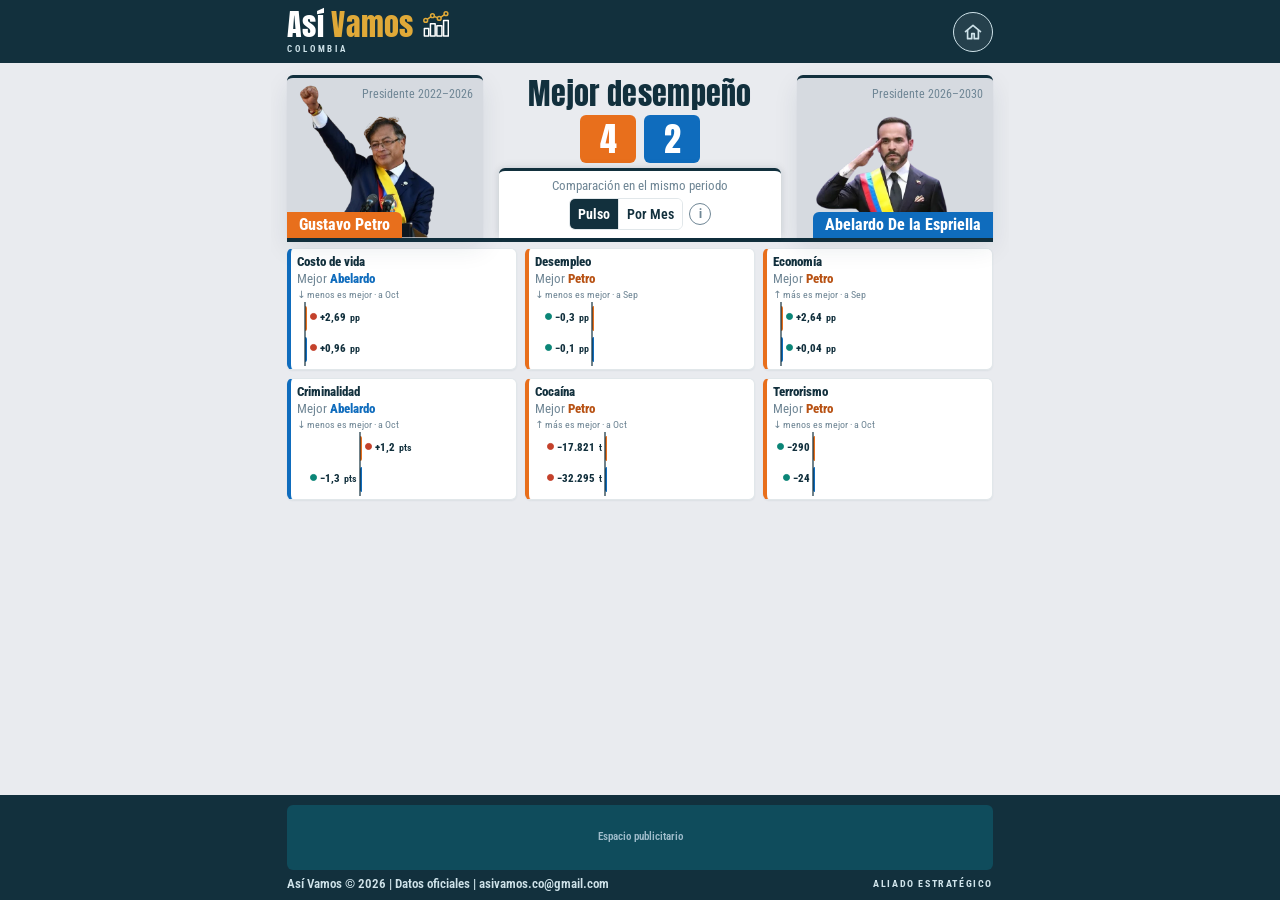
==== commit 61644de6: "ajustes varios 6" ====
--- a/pulso/index.html
+++ b/pulso/index.html
@@ -494,7 +494,8 @@
   .pers{overflow:visible;position:relative;z-index:999;pointer-events:none}
   .pers .foto{margin-top:calc(-1 * var(--sube))}
   .pers .pyr{top:calc(6px + var(--sube))}
-  .mid{min-height:0;max-height:100%;overflow:auto}
+  .mid{min-height:0;max-height:100%;overflow:auto;overflow-x:hidden;scrollbar-width:none;-ms-overflow-style:none}
+  .mid::-webkit-scrollbar{display:none;width:0;height:0}
 }
 /* Celular vertical: el tamaño de los paneles crece con el alto de la pantalla y se ajusta justo al espacio disponible.
    --t = cuánto espacio extra hay sobre el mínimo (667px de alto, iPhone SE): 0px = compacto, 88px = tamaño normal. */
@@ -530,20 +531,23 @@
 .bc .bw{display:block}
 .bc .bn{display:none}
 .bc .bp{flex:1 1 auto;height:auto;min-height:46px;margin-top:4px;display:flex;align-items:center}
-.bc .bi{position:relative;top:auto;bottom:auto;left:auto;right:auto;width:auto;flex:1 1 auto;height:46px;margin:0 4px}
-.bc.hn .bi{margin-left:40px}.bc.hp .bi{margin-right:40px}
-.bc .bz{top:-3px;bottom:-3px!important;left:var(--zl);right:auto;width:1px;height:auto}
+.bc .bi{position:relative;top:auto;bottom:auto;left:auto;right:auto;width:auto;flex:1 1 auto;height:46px;margin:0 8px}
+.bc.hn .bi{margin-left:var(--lp,54px)}.bc.hp .bi{margin-right:var(--lp,54px)}
+.bc .bz{top:-4px;bottom:-4px!important;left:var(--zl);right:auto;width:2px;margin-left:-1px;height:auto;background:rgba(18,48,61,.6);z-index:2}
 .bc .bb{bottom:auto!important;left:var(--bl)!important;height:calc(50% - 3px)!important;width:var(--bw)!important;min-height:0;min-width:2px;border-radius:0 2px 2px 0}
 .bc .bb.neg{border-radius:2px 0 0 2px}
 .bc .bb.p{top:0}.bc .bb.a{top:calc(50% + 3px)}
-.bc .bv{left:100%;right:auto;top:50%;bottom:auto!important;transform:translateY(-50%);margin:0 0 0 3px!important}
+.bc .bv{left:100%;right:auto;top:50%;bottom:auto!important;transform:translateY(-50%);margin:0 0 0 3px!important;color:var(--ink)}
+.bc .bv::before{content:"";display:inline-block;box-sizing:border-box;width:7px;height:7px;margin-right:3px;border-radius:50%;vertical-align:1px;border:1.5px solid var(--mute);background:var(--mute)}
+.bc .bv.ok::before{border-color:var(--ok-t);background:var(--ok-t)}
+.bc .bv.mal::before{border-color:var(--mal-t);background:var(--mal-t)}
 .bc .bb.neg .bv{left:auto;right:100%;top:50%!important;margin:0 3px 0 0!important}
 @media(max-width:760px){
   .bc .bm{display:inline}.bc .bm2{display:none}
   .pitem,.bc{order:var(--o,0)}
   .bgrid{grid-template-columns:repeat(2,minmax(0,1fr));gap:6px}
   /* misma altura que las cards de Pulso %: la card se estira y las barras quedan centradas, con su grosor fijo */
-  .bc{min-height:calc(97px + var(--t,88px)*.3)}
+  .bc{min-height:calc(88px + var(--t,88px)*.3)}
 }
 @media(min-width:761px){
   .bc .bi{height:56px}
@@ -624,6 +628,7 @@
     <li><strong>Quién gana.</strong> Se compara el cambio de cada gobierno desde Inicio hasta cada mes (la tabla muestra los tres últimos meses con dato). Gana quien mejora más en la dirección favorable.</li>
     <li><strong>Dirección favorable.</strong> Menos es mejor en costo de vida, desempleo, criminalidad y terrorismo; más es mejor en economía e incautación de cocaína.</li>
     <li><strong>Pulso.</strong> Cada barra es el cambio de ese gobierno entre Inicio y el último mes con dato de Abelardo en ese tema, comparado con el mismo mes de Petro. La franja superior de cada gráfica toma el color de quien mejora más; al tocar una gráfica ves su serie.</li>
+    <li><strong>Punto junto al número.</strong> Punto verde: ese gobierno mejoró en el tema. Punto rojo: empeoró. Punto gris: sin cambio.</li>
     <li><strong>Fuentes.</strong> Dane, Policía Nacional y Mindefensa. Este prototipo usa cifras inventadas solo para probar el diseño.</li>
   </ul>
   <button onclick="this.closest('dialog').close()">Cerrar</button>
@@ -706,14 +711,17 @@
     const m = mx(q);
     if (m < 1) return `<button class="bc" data-i="${i}" style="--w:#a9bac4;--wt:#f1f4f6;--o:${ordenTema(q)}" title="Sin datos"><span class="bt">${q.c}</span><span class="bh">${q.mejor === 'bajar' ? '↓ menos es mejor' : '↑ más es mejor'}</span><div class="bp" style="display:grid;place-items:center;color:var(--mute);font-size:12px">Sin datos aún</div><div class="bn"><span class="p">Petro</span><span class="a">Abelardo</span></div></button>`;
     const dp = q.P[m] - q.P[0], da = q.A[m] - q.A[0], v = veredicto(q);
-    const lo = Math.min(0, dp, da), hi = Math.max(0, dp, da), span = hi - lo || 1, zb = -lo / span * 100;
+    const lo = Math.min(0, dp, da), hi = Math.max(0, dp, da), span = (hi - lo || 1) / .9, zb = -lo / span * 100;
     const bar = (d, k, s) => {
       const z = Math.abs(d) < eps(q.d), h = Math.abs(d) / span * 100, neg = !z && d < 0;
       const txt = (z ? fmt(0, q.d) : sg(d, q.d)) + (q.du ? `<span class="u">${q.du}</span>` : '');
       return `<div class="bb ${k}${neg ? ' neg' : ''}" style="bottom:${neg ? zb - h : zb}%;height:${h}%;--bl:${neg ? zb - h : zb}%;--bw:${h}%"><span class="bv ${cls(q, s)}">${txt}</span></div>`;
     };
+    // espacio para el número (y su punto) fuera de la barra: crece con la cantidad de caracteres
+    const nch = d => (Math.abs(d) < eps(q.d) ? fmt(0, q.d) : sg(d, q.d)).length + (q.du || '').length;
+    const lp = Math.max(40, Math.round(Math.max(nch(dp), nch(da)) * 6.4 + 12));
     const ganador = v === 'e' ? 'Empate' : 'Mejor ' + (v === 'a' ? 'Abelardo' : 'Petro');
-    return `<button class="bc${lo < 0 ? ' hn' : ''}${hi > 0 ? ' hp' : ''}" data-i="${i}" style="--w:${COL[v]};--wt:${TINT[v]};--o:${ordenTema(q)}" title="${ganador}" aria-label="${q.t}: Petro ${sg(dp, q.d)}${q.du}, Abelardo ${sg(da, q.d)}${q.du}. ${ganador}. Ver serie">` +
+    return `<button class="bc${lo < 0 ? ' hn' : ''}${hi > 0 ? ' hp' : ''}" data-i="${i}" style="--w:${COL[v]};--wt:${TINT[v]};--o:${ordenTema(q)};--lp:${lp}px" title="${ganador}" aria-label="${q.t}: Petro ${sg(dp, q.d)}${q.du}, Abelardo ${sg(da, q.d)}${q.du}. ${ganador}. Ver serie">` +
       `<span class="bt">${q.c}</span><span class="pwin bw">${v === 'p' ? 'Mejor <b class="wp">Petro</b>' : v === 'a' ? 'Mejor <b class="wa">Abelardo</b>' : 'Empate'}<span class="bm"> · a ${etq(m)}</span></span><span class="bh">${q.mejor === 'bajar' ? '↓ menos es mejor' : '↑ más es mejor'}<span class="bm2">${' · a ' + etq(m)}</span></span>` +
       `<div class="bp"><div class="bi"><div class="bz" style="bottom:${zb}%;--zl:${zb}%"></div>${bar(dp, 'p', q.P)}${bar(da, 'a', q.A)}</div></div>` +
       `<div class="bn"><span class="p">Petro</span><span class="a">Abelardo</span></div></button>`;
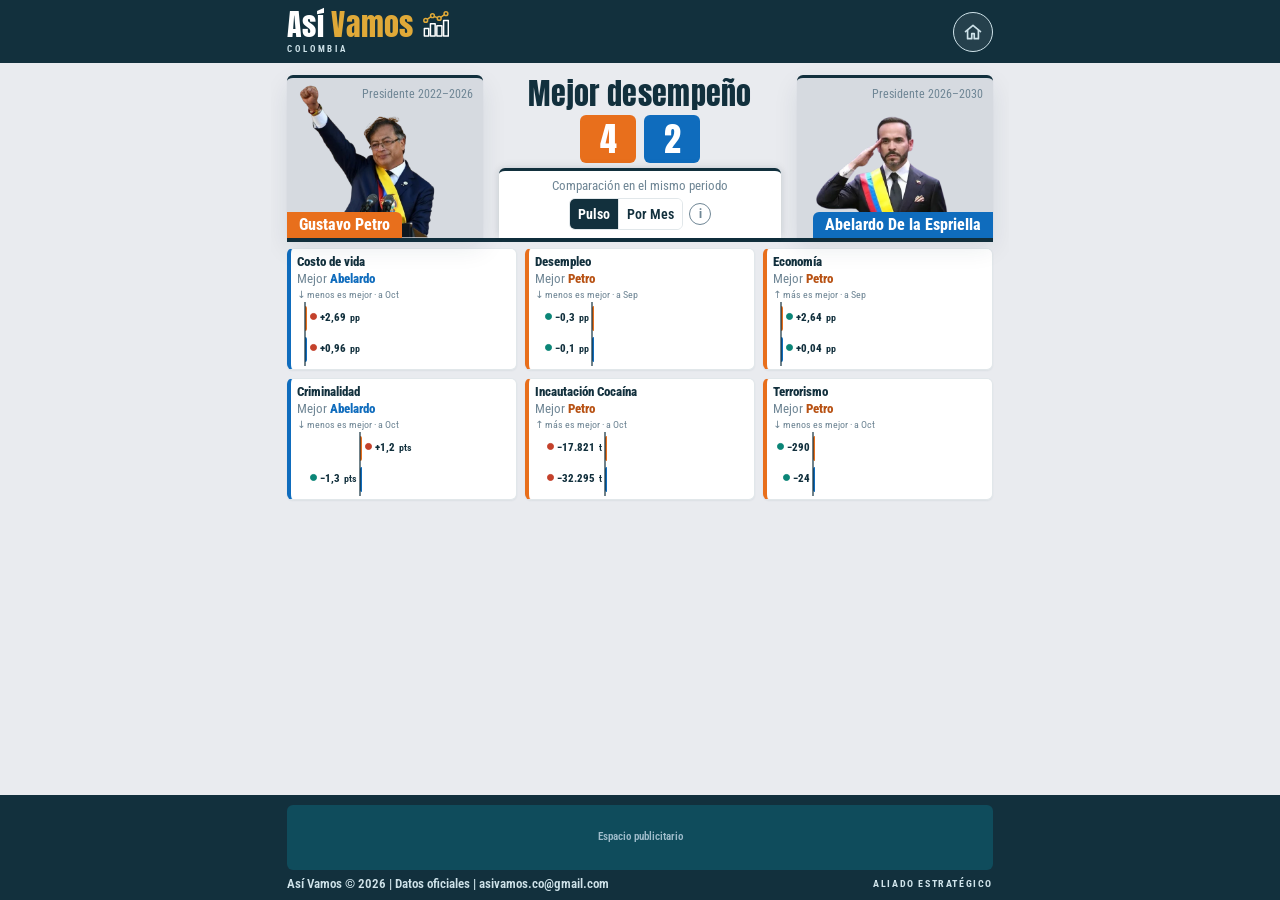
==== commit 4132be26: "ajustes varios 7" ====
--- a/pulso/index.html
+++ b/pulso/index.html
@@ -815,6 +815,8 @@
     const r = await fetch(DATA_URL, {cache: 'no-cache'});
     if (!r.ok) throw new Error('HTTP ' + r.status);
     IND = await r.json();
+    // nombre corto del tema de cocaína en las cards: "Incautación Cocaína"
+    IND.forEach(q => { const n = ((q.c || q.t || '') + '').normalize('NFD').replace(/[\u0300-\u036f]/g, '').toLowerCase(); if (n.includes('coca') && !n.includes('incaut')) q.c = 'Incautación Cocaína'; });
     // meses de gobierno de Abelardo con dato = el máximo entre temas; ventana inicial = "hasta hoy"
     MA = Math.max(1, ...IND.map(q => q.A.length - 1));
     win = MA;
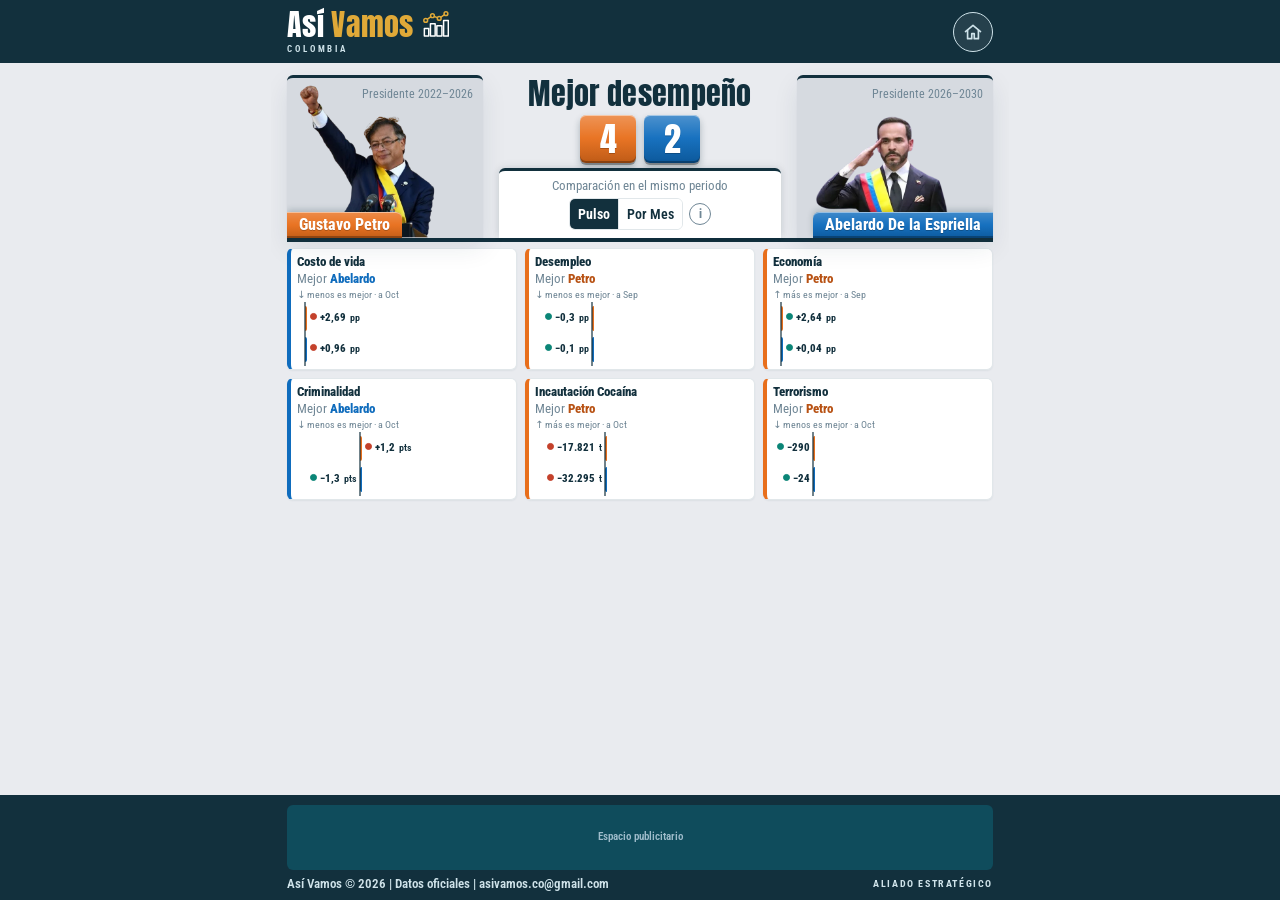
==== commit bfbf9492: "ajustes varios 8" ====
--- a/pulso/index.html
+++ b/pulso/index.html
@@ -575,6 +575,16 @@
   /* shell.css reserva 35px bajo el header para las tabs .hd-mid; esta página no las usa */
   header.hd{margin-bottom:0!important}
 }
+
+/* ===== Relieve: marcador y barras con los nombres de los presidentes (mismo estilo del botón PETRO / ABELARDO del index) ===== */
+.vs .sc .n.p,.vs .sc .n.a,.ptl .sc .n.p,.ptl .sc .n.a{
+  background-image:linear-gradient(180deg,rgba(255,255,255,.26) 0%,rgba(255,255,255,.04) 48%,rgba(0,0,0,.18) 100%);
+  box-shadow:inset 0 1px 0 rgba(255,255,255,.5),inset 0 -2px 0 rgba(0,0,0,.28),0 2px 0 rgba(0,0,0,.3),0 4px 7px rgba(18,48,61,.3);
+  text-shadow:0 1px 0 rgba(0,0,0,.22)}
+.pers.p .pid,.pers.a .pid{
+  background-image:linear-gradient(180deg,rgba(255,255,255,.2) 0%,rgba(255,255,255,.03) 50%,rgba(0,0,0,.16) 100%);
+  box-shadow:inset 0 1px 0 rgba(255,255,255,.45),inset 0 -2px 0 rgba(0,0,0,.28),0 -2px 6px rgba(18,48,61,.22);
+  text-shadow:0 1px 0 rgba(0,0,0,.22)}
 </style>
 </head>
 <body class="app">
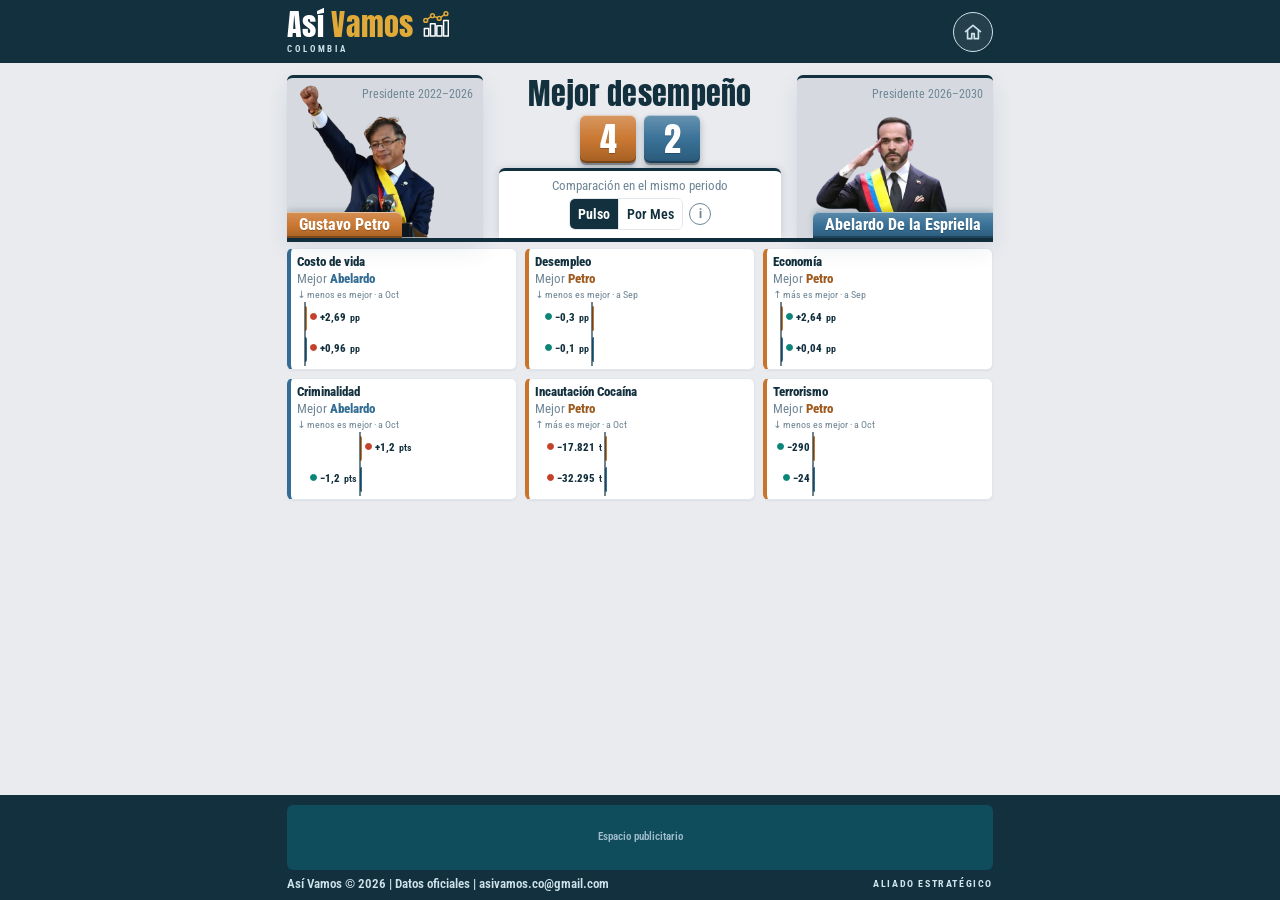
==== commit 9f21ea80: "ajustes varios 11" ====
--- a/pulso/index.html
+++ b/pulso/index.html
@@ -11,7 +11,7 @@
 <link rel="stylesheet" href="../assets/css/shell.css?v=1">
 <style>
 :root{--bg:#e9ebef;--card:#fff;--ink:#12303d;--mute:#6f8695;--line:#e1e7ea;--acc:#0f6b7a;
-  --ok-t:#0b8577;--mal-t:#c4412b;--cA:#0F6CBD;--cP:#E86F1C;--cPt:#B85214;--tA:#E2F0F7;--tP:#FBECE3;
+  --ok-t:#0b8577;--mal-t:#c4412b;--cA:#336D94;--cP:#C9742B;--cPt:#9E5A1F;--tA:#E4EDF3;--tP:#F9EEE3;
   --r:6px;--sh:0 1px 2px rgba(18,48,61,.06),0 10px 26px rgba(18,48,61,.09);
   box-sizing:border-box;padding-top:env(safe-area-inset-top,0px);padding-bottom:env(safe-area-inset-bottom,0px);background:#12303d}
 *{box-sizing:border-box}
@@ -585,6 +585,10 @@
   background-image:linear-gradient(180deg,rgba(255,255,255,.2) 0%,rgba(255,255,255,.03) 50%,rgba(0,0,0,.16) 100%);
   box-shadow:inset 0 1px 0 rgba(255,255,255,.45),inset 0 -2px 0 rgba(0,0,0,.28),0 -2px 6px rgba(18,48,61,.22);
   text-shadow:0 1px 0 rgba(0,0,0,.22)}
+/* Celular vertical: el marcador va sin contorno blanco */
+@media(orientation:portrait) and (max-width:760px){
+  .vs .sc .n.p,.vs .sc .n.a{border:0}
+}
 </style>
 </head>
 <body class="app">
@@ -683,7 +687,7 @@
 const cls = (ind, s) => { const m = mejora(ind, s); return Math.abs(m) < eps(ind.d) ? 'neu' : m > 0 ? 'ok' : 'mal'; };
 const flecha = dl => Math.abs(dl) < 1e-9 ? '■' : dl > 0 ? '▲' : '▼';
 const COL = {a:'var(--cA)', p:'var(--cP)', e:'#a9bac4'};
-const TINT = {a:'#eaf4f9', p:'#fdf3ec', e:'#f1f4f6', n:'#f1f4f6'};   // fondo muy claro del color del ganador
+const TINT = {a:'#e8eff4', p:'#fbf1e7', e:'#f1f4f6', n:'#f1f4f6'};   // fondo muy claro del color del ganador
 
 function drawChart(ind){
   if (!ind) return;
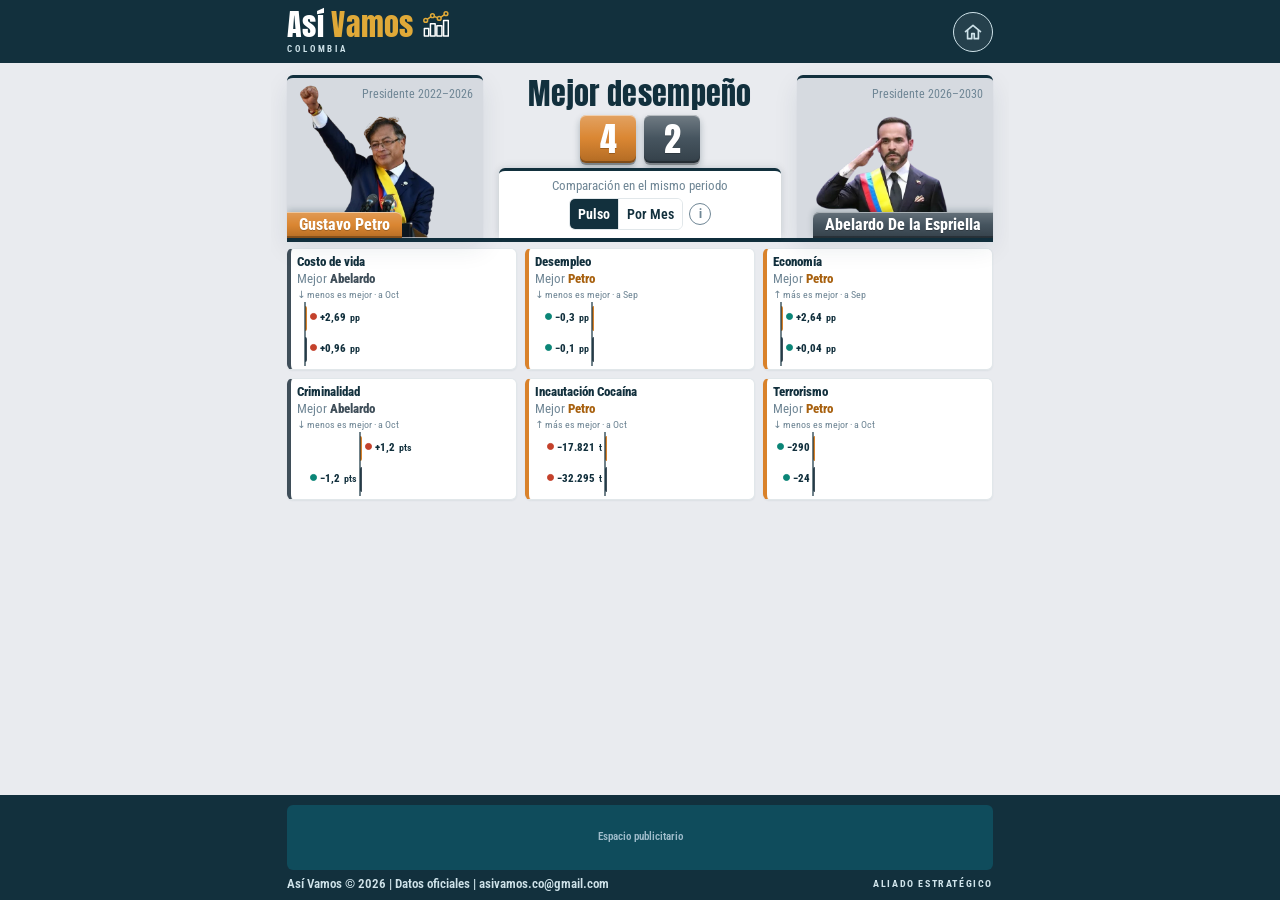
==== commit 997d9790: "ajustes varios 12" ====
--- a/pulso/index.html
+++ b/pulso/index.html
@@ -11,7 +11,7 @@
 <link rel="stylesheet" href="../assets/css/shell.css?v=1">
 <style>
 :root{--bg:#e9ebef;--card:#fff;--ink:#12303d;--mute:#6f8695;--line:#e1e7ea;--acc:#0f6b7a;
-  --ok-t:#0b8577;--mal-t:#c4412b;--cA:#336D94;--cP:#C9742B;--cPt:#9E5A1F;--tA:#E4EDF3;--tP:#F9EEE3;
+  --ok-t:#0b8577;--mal-t:#c4412b;--cA:#3F4E59;--cP:#D9822B;--cPt:#A8610F;--tA:#E6EAED;--tP:#FBEFE2;
   --r:6px;--sh:0 1px 2px rgba(18,48,61,.06),0 10px 26px rgba(18,48,61,.09);
   box-sizing:border-box;padding-top:env(safe-area-inset-top,0px);padding-bottom:env(safe-area-inset-bottom,0px);background:#12303d}
 *{box-sizing:border-box}
@@ -687,7 +687,7 @@
 const cls = (ind, s) => { const m = mejora(ind, s); return Math.abs(m) < eps(ind.d) ? 'neu' : m > 0 ? 'ok' : 'mal'; };
 const flecha = dl => Math.abs(dl) < 1e-9 ? '■' : dl > 0 ? '▲' : '▼';
 const COL = {a:'var(--cA)', p:'var(--cP)', e:'#a9bac4'};
-const TINT = {a:'#e8eff4', p:'#fbf1e7', e:'#f1f4f6', n:'#f1f4f6'};   // fondo muy claro del color del ganador
+const TINT = {a:'#e9ecef', p:'#fcf0e3', e:'#f1f4f6', n:'#f1f4f6'};   // fondo muy claro del color del ganador
 
 function drawChart(ind){
   if (!ind) return;
